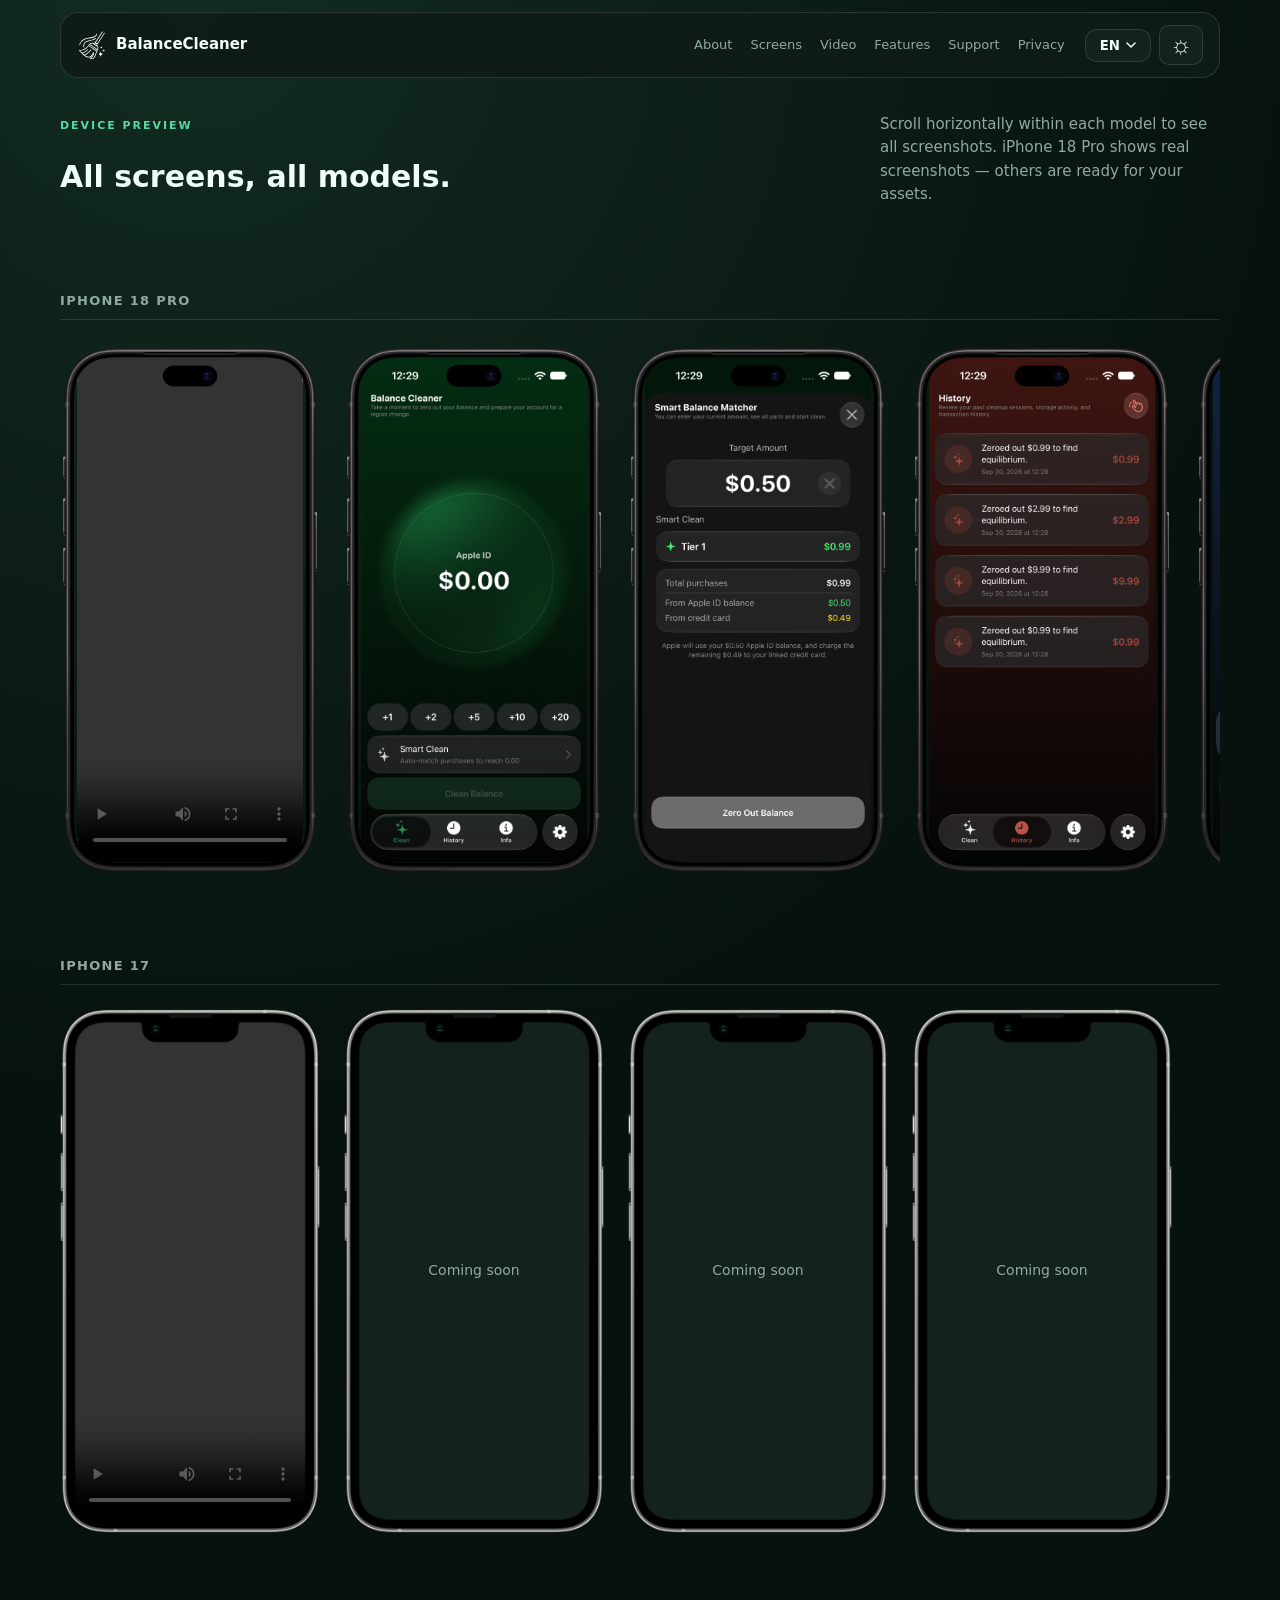
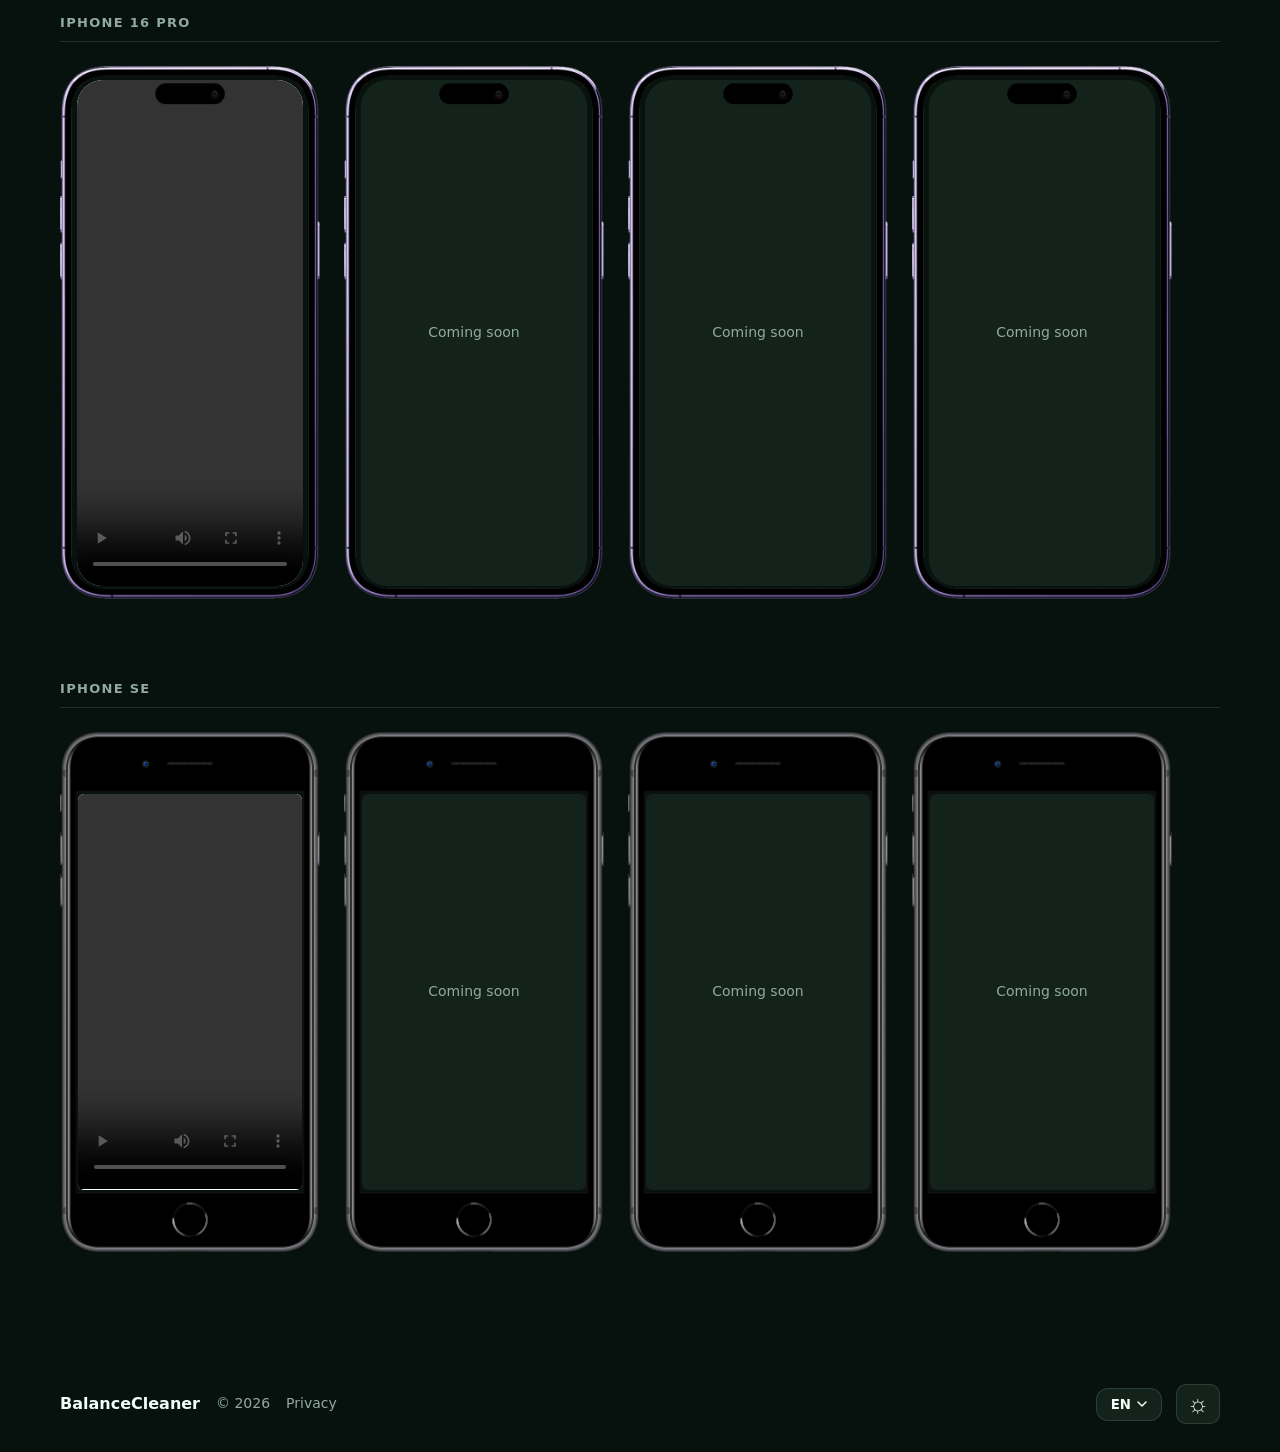
==== device-preview.html @ ed5eb732 "Add comprehensive responsive design: mobile hamburger menu, breakpoints for 1024/850/768/560/375px, " ====
<!doctype html>
<html lang="en">
<head>
  <meta charset="utf-8">
  <meta name="viewport" content="width=device-width, initial-scale=1">
  <meta name="theme-color" content="#07110d">
  <title>Device Preview — BalanceCleaner</title>
  <link rel="stylesheet" href="assets/site.css">
  <link rel="stylesheet" href="assets/theme-fixes.css">
  <link rel="stylesheet" href="assets/responsive.css">
  <style>
    .device-grid {
      display: flex;
      flex-direction: column;
      gap: 60px;
      padding: 40px 0 80px;
    }
    .device-group { display: flex; flex-direction: column; gap: 24px; }
    .device-group-title {
      font-size: 13px;
      font-weight: 700;
      color: var(--muted);
      text-transform: uppercase;
      letter-spacing: 0.1em;
      border-bottom: 1px solid var(--line);
      padding-bottom: 8px;
    }
    .device-screen-scroll {
      display: flex;
      gap: 24px;
      overflow-x: auto;
      scroll-snap-type: x mandatory;
      padding: 0 40px 20px 40px; /* Padding so cards aren't flush against edge */
      scrollbar-width: none; /* Firefox */
      -ms-overflow-style: none; /* IE/Edge */
    }
    .device-screen-scroll::-webkit-scrollbar {
      display: none;
    }
    .device-screen-scroll::before, .device-screen-scroll::after {
      content: '';
      flex: 0 0 1px; /* Extra space to ensure full scroll reach */
    }

    .device-screen-scroll::-webkit-scrollbar { height: 4px; }
    .device-screen-scroll::-webkit-scrollbar-track { background: var(--surface2); border-radius: 2px; }
    .device-screen-scroll::-webkit-scrollbar-thumb { background: var(--muted); border-radius: 2px; }
    .device-card {
      position: relative;
      flex-shrink: 0;
      scroll-snap-align: start;
      width: 260px;
    }
    .device-card .frame { width: 100%; display: block; position: relative; z-index: 2; pointer-events: none; }
    .device-card .screen {
      position: absolute;
      z-index: 1;
      object-fit: cover;
      background: #fff;
    }
    .device-card .screen-placeholder {
      position: absolute;
      z-index: 1;
      background: var(--surface2);
      display: flex;
      align-items: center;
      justify-content: center;
      color: var(--muted);
      font-size: 14px;
      text-align: center;
    }
    /* iPhone 18 Pro positioning */
    .frame-18pro .screen,
    .frame-18pro .screen-placeholder { top: 2.5%; left: 6.5%; width: 87%; height: 95%; border-radius: 26px; }
    /* iPhone 17 */
    .frame-17 .screen,
    .frame-17 .screen-placeholder { top: 2%; left: 5%; width: 90%; height: 96%; border-radius: 26px; }
    /* iPhone 16 Pro */
    .frame-16pro .screen,
    .frame-16pro .screen-placeholder { top: 2.5%; left: 6.5%; width: 87%; height: 95%; border-radius: 26px; }
    /* iPhone SE */
    .frame-se .screen,
    .frame-se .screen-placeholder { top: 12%; left: 7%; width: 86%; height: 76%; border-radius: 6px; }

    .placeholder-label {
      padding: 8px;
      line-height: 1.4;
      font-size: 10px;
    }
  </style>
</head>
<body>

  <header class="wrap nav">
    <a class="brand" href="index.html">
      <img class="brand-icon" src="assets/icons/x1024.svg" alt="BalanceCleaner icon">
      <span>BalanceCleaner</span>
    </a>
    <nav class="links">
      <a href="index.html#story" data-i18n="about">About</a>
      <a href="index.html#screens" data-i18n="screens">Screens</a>
      <a href="index.html#video" data-i18n="video">Video</a>
      <a href="index.html#features" data-i18n="features">Features</a>
      <a href="support.html" data-i18n="support">Support</a>
      <a href="privacy.html" data-i18n="privacy">Privacy</a>
    </nav>
    <button class="hamburger" aria-label="Open menu" onclick="document.getElementById('mobileNav').classList.add('open')">
      <svg width="24" height="24" viewBox="0 0 24 24" fill="none" stroke="currentColor" stroke-width="2" stroke-linecap="round"><line x1="3" y1="6" x2="21" y2="6"/><line x1="3" y1="12" x2="21" y2="12"/><line x1="3" y1="18" x2="21" y2="18"/></svg>
    </button>
    <div class="actions">
      <div class="custom-lang">
        <button class="lang-btn" aria-label="Select language">
          <span class="lang-label">EN</span>
          <svg width="10" height="6" viewBox="0 0 10 6" fill="none" stroke="currentColor" stroke-width="1.5" stroke-linecap="round" stroke-linejoin="round"><path d="M1 1L5 5L9 1"/></svg>
        </button>
        <div class="lang-menu lang-menu-down">
          <button data-val="en">🇬🇧 EN</button>
          <button data-val="ru">🇷🇺 RU</button>
          <button data-val="fr">🇫🇷 FR</button>
          <button data-val="de">🇩🇪 DE</button>
          <button data-val="es">🇪🇸 ES</button>
          <button data-val="it">🇮🇹 IT</button>
        </div>
      </div>
      <button class="theme" type="button" aria-label="Toggle theme">
        <span class="theme-icon">☼</span>
      </button>
    </div>
  </header>

  <main class="wrap" style="padding-top: 20px;">
    <div class="heading">
      <div>
        <div class="eyebrow">Device Preview</div>
        <h1>All screens, all models.</h1>
      </div>
      <p>Scroll horizontally within each model to see all screenshots. iPhone 18 Pro shows real screenshots — others are ready for your assets.</p>
    </div>

    <div class="device-grid">

      <!-- ===== iPhone 18 Pro ===== -->
      <div class="device-group">
        <div class="device-group-title">iPhone 18 Pro</div>
        <div class="device-screen-scroll">
          <div class="device-card frame-18pro">
            <img class="frame" src="assets/mockups/iPhone 18 Pro.png" alt="iPhone 18 Pro">
            <video preload="metadata" class="screen" controls style="background:#fff;">
              <source src="#" type="video/mp4">
            </video>
          </div>
          <div class="device-card frame-18pro">
            <img class="frame" src="assets/mockups/iPhone 18 Pro.png" alt="iPhone 18 Pro">
            <img class="screen" src="assets/screenshots/Screenshot iPhone 18 Pro 1.png" alt="Screen 1">
          </div>
          <div class="device-card frame-18pro">
            <img class="frame" src="assets/mockups/iPhone 18 Pro.png" alt="iPhone 18 Pro">
            <img class="screen" src="assets/screenshots/Screenshot iPhone 18 Pro 2.png" alt="Screen 2">
          </div>
          <div class="device-card frame-18pro">
            <img class="frame" src="assets/mockups/iPhone 18 Pro.png" alt="iPhone 18 Pro">
            <img class="screen" src="assets/screenshots/Screenshot iPhone 18 Pro 3.png" alt="Screen 3">
          </div>
          <div class="device-card frame-18pro">
            <img class="frame" src="assets/mockups/iPhone 18 Pro.png" alt="iPhone 18 Pro">
            <img class="screen" src="assets/screenshots/Screenshot iPhone 18 Pro 4.png" alt="Screen 4">
          </div>
          <div class="device-card frame-18pro">
            <img class="frame" src="assets/mockups/iPhone 18 Pro.png" alt="iPhone 18 Pro">
            <img class="screen" src="assets/screenshots/Screenshot iPhone 18 Pro 5.png" alt="Screen 5">
          </div>
          <div class="device-card frame-18pro">
            <img class="frame" src="assets/mockups/iPhone 18 Pro.png" alt="iPhone 18 Pro">
            <img class="screen" src="assets/screenshots/Screenshot iPhone 18 Pro 6.png" alt="Screen 6">
          </div>
        </div>
      </div>

      <!-- ===== iPhone 17 ===== -->
      <div class="device-group">
        <div class="device-group-title">iPhone 17</div>
        <div class="device-screen-scroll">
          <div class="device-card frame-17">
            <img class="frame" src="assets/mockups/iPhone 17.png" alt="iPhone 17">
            <video preload="metadata" class="screen" controls style="background:#fff;">
              <source src="#" type="video/mp4">
            </video>
          </div>
          <div class="device-card frame-17">
            <img class="frame" src="assets/mockups/iPhone 17.png" alt="iPhone 17">
            <div class="screen-placeholder placeholder-label">Coming soon</div>
          </div>
          <div class="device-card frame-17">
            <img class="frame" src="assets/mockups/iPhone 17.png" alt="iPhone 17">
            <div class="screen-placeholder placeholder-label">Coming soon</div>
          </div>
          <div class="device-card frame-17">
            <img class="frame" src="assets/mockups/iPhone 17.png" alt="iPhone 17">
            <div class="screen-placeholder placeholder-label">Coming soon</div>
          </div>
        </div>
      </div>

      <!-- ===== iPhone 16 Pro ===== -->
      <div class="device-group">
        <div class="device-group-title">iPhone 16 Pro</div>
        <div class="device-screen-scroll">
          <div class="device-card frame-16pro">
            <img class="frame" src="assets/mockups/iPhone 16 pro.png" alt="iPhone 16 Pro">
            <video preload="metadata" class="screen" controls style="background:#fff;">
              <source src="#" type="video/mp4">
            </video>
          </div>
          <div class="device-card frame-16pro">
            <img class="frame" src="assets/mockups/iPhone 16 pro.png" alt="iPhone 16 Pro">
            <div class="screen-placeholder placeholder-label">Coming soon</div>
          </div>
          <div class="device-card frame-16pro">
            <img class="frame" src="assets/mockups/iPhone 16 pro.png" alt="iPhone 16 Pro">
            <div class="screen-placeholder placeholder-label">Coming soon</div>
          </div>
          <div class="device-card frame-16pro">
            <img class="frame" src="assets/mockups/iPhone 16 pro.png" alt="iPhone 16 Pro">
            <div class="screen-placeholder placeholder-label">Coming soon</div>
          </div>
        </div>
      </div>

      <!-- ===== iPhone SE ===== -->
      <div class="device-group">
        <div class="device-group-title">iPhone SE</div>
        <div class="device-screen-scroll">
          <div class="device-card frame-se">
            <img class="frame" src="assets/mockups/iPhone SE.png" alt="iPhone SE">
            <video preload="metadata" class="screen" controls style="background:#fff;">
              <source src="#" type="video/mp4">
            </video>
          </div>
          <div class="device-card frame-se">
            <img class="frame" src="assets/mockups/iPhone SE.png" alt="iPhone SE">
            <div class="screen-placeholder placeholder-label">Coming soon</div>
          </div>
          <div class="device-card frame-se">
            <img class="frame" src="assets/mockups/iPhone SE.png" alt="iPhone SE">
            <div class="screen-placeholder placeholder-label">Coming soon</div>
          </div>
          <div class="device-card frame-se">
            <img class="frame" src="assets/mockups/iPhone SE.png" alt="iPhone SE">
            <div class="screen-placeholder placeholder-label">Coming soon</div>
          </div>
        </div>
      </div>

    </div>
  </main>

  <footer class="site-footer">
    <div class="wrap footer-inner">
      <div class="footer-left">
        <strong>BalanceCleaner</strong>
        <span>© 2026</span>
        <a href="privacy.html" data-i18n="privacy">Privacy</a>
      </div>
      <div class="footer-right">
        <div class="custom-lang">
          <button class="lang-btn" aria-label="Select language">
            <span class="lang-label">EN</span>
            <svg width="10" height="6" viewBox="0 0 10 6" fill="none" stroke="currentColor" stroke-width="1.5" stroke-linecap="round" stroke-linejoin="round"><path d="M1 1L5 5L9 1"/></svg>
          </button>
          <div class="lang-menu lang-menu-up">
            <button data-val="en">🇬🇧 EN</button>
            <button data-val="ru">🇷🇺 RU</button>
            <button data-val="fr">🇫🇷 FR</button>
            <button data-val="de">🇩🇪 DE</button>
            <button data-val="es">🇪🇸 ES</button>
            <button data-val="it">🇮🇹 IT</button>
          </div>
        </div>
        <button class="theme" type="button" aria-label="Toggle theme">
          <span class="theme-icon">☼</span>
        </button>
      </div>
    </div>
  </footer>

  <script src="assets/main.js"></script>
</body>
</html>
---- assets/site.css ----
/* =========================================================================
   1. ГЛОБАЛЬНЫЕ ПЕРЕМЕННЫЕ И ТЕМАТИЗАЦИЯ (THEMING & CSS VARIABLES)
   ========================================================================== */
:root {
  color-scheme: dark;

  /* Основная цветовая палитра для тёмной темы */
  --bg: #07110d;
  --surface: #101b17ee;
  --surface2: #13231c;
  --text: #effff7;
  --muted: #91aaa0;
  --line: #d5f7e522;
  --green: #57d99f;
  --deep: #1d8060;
  --soft: #baf5d5;

  font-family: Inter, system-ui, sans-serif;
}

/* Светлая тема оформления */
:root.light {
  color-scheme: light;

  --bg: #edf8f1;
  --surface: #fff;
  --surface2: #e6f3eb;
  --text: #10251c;
  --muted: #587266;
  --line: #1763442b;
  --green: #16885d;
  --deep: #0c6043;
  --soft: #0b6b49;
}

/* =========================================================================
   2. СБРОС И БАЗОВЫЕ СТИЛИ (RESET & BASE STYLES)
   ========================================================================== */
* {
  box-sizing: border-box;
}

html {
  scroll-behavior: smooth;
}

body {
  margin: 0;
  display: flex;
  flex-direction: column;
  min-height: 100vh;
  background: radial-gradient(circle at 15% 0, #57d99f22, transparent 35%), var(--bg);
  color: var(--text);
  font: 15px/1.55 Inter, system-ui, sans-serif;
  transition: background 0.6s ease, background-color 0.6s ease, color 0.6s ease, border-color 0.6s ease;
}

a {
  color: inherit;
  text-decoration: none;
}

/* Ограничительный контейнер страницы */
.wrap {
  width: min(1160px, calc(100% - 32px));
  margin: auto;
}

/* =========================================================================
   3. ШАПКА И НАВИГАЦИЯ (HEADER & NAVIGATION)
   ========================================================================== */
.nav {
  position: sticky;
  top: 12px;
  z-index: 10;
  margin-top: 12px;
  display: flex;
  align-items: center;
  gap: 20px;
  padding: 12px 16px;
  border: 1px solid var(--line);
  border-radius: 18px;
  background: var(--surface);
  backdrop-filter: blur(18px);
}

.brand {
  font-weight: 800;
  white-space: nowrap;
}

/* Иконка-маркер возле логотипа */
.mark {
  display: inline-grid;
  place-items: center;
  width: 29px;
  height: 29px;
  margin-right: 8px;
  border-radius: 9px;
  background: linear-gradient(135deg, var(--green), var(--deep));
  color: #06150e;
}

.links {
  display: flex;
  gap: 18px;
  margin-left: auto;
  color: var(--muted);
  font-size: 13px;
}

.links a:hover {
  color: var(--text);
}

.actions {
  display: flex;
  align-items: center;
  gap: 8px;
}

.select,
.theme {
  height: 40px;
  border: 1px solid var(--line);
  border-radius: 10px;
  background: var(--surface2);
  color: var(--text);
}

.select {
  padding: 0 8px;
}

.theme {
  width: 44px;
  font-size: 24px;
  cursor: pointer;
}

/* =========================================================================
   4. КНОПКИ И ДЕКОРАТИВНЫЕ ЭЛЕМЕНТЫ (BUTTONS & BADGES)
   ========================================================================== */
.button {
  display: inline-flex;
  align-items: center;
  justify-content: center;
  padding: 11px 16px;
  border-radius: 11px;
  border: 1px solid #57d99f66;
  background: linear-gradient(135deg, var(--green), var(--deep));
  color: #06150e;
  font-size: 13px;
  font-weight: 800;
}

.ghost {
  background: transparent;
  border-color: var(--line);
  color: var(--text);
}

/* Маленький верхний заголовок-надпись над заголовками */
.eyebrow {
  color: var(--green);
  font-size: 11px;
  font-weight: 800;
  letter-spacing: .18em;
  text-transform: uppercase;
}

/* =========================================================================
   5. ГЛАВНЫЙ БАННЕР (HERO SECTION)
   ========================================================================== */
.hero {
  padding: 130px 0 110px;
  text-align: center;
}

.hero h1 {
  max-width: 900px;
  margin: 18px auto;
  font-size: clamp(3.4rem, 8vw, 7.5rem);
  line-height: .9;
  letter-spacing: -.08em;
  background: linear-gradient(110deg, var(--text), var(--soft), var(--green));
  -webkit-background-clip: text;
  background-clip: text;
  color: transparent;
}

.hero p {
  max-width: 590px;
  margin: auto;
  color: var(--muted);
  font-size: 18px;
}

.hero-actions {
  display: flex;
  justify-content: center;
  gap: 10px;
  flex-wrap: wrap;
  margin-top: 28px;
}

/* =========================================================================
   6. ОБЩИЕ СЕКЦИИ И ЗАГОЛОВКИ (SECTIONS & HEADINGS)
   ========================================================================== */
.section {
  display: flex;
  flex-direction: column;
  justify-content: center;
  padding: 50px 0;
  scroll-margin-top: 80px;
  position: relative;
}
.section:not(:last-child)::after {
  content: '';
  position: absolute;
  bottom: 0;
  left: 50%;
  transform: translateX(-50%);
  width: 60px;
  height: 4px;
  background: var(--surface2);
  border-radius: 4px;
}

.heading {
  display: flex;
  justify-content: space-between;
  align-items: end;
  gap: 20px;
  margin-bottom: 30px;
}

.heading h2 {
  margin: 8px 0;
  font-size: clamp(2.2rem, 5vw, 4.5rem);
  line-height: .95;
  letter-spacing: -.07em;
}

.heading p {
  max-width: 340px;
  color: var(--muted);
}

/* =========================================================================
   7. КАРТОЧКИ, ПАНЕЛИ И СТАТИСТИКА (PANELS, CARDS & STATS)
   ========================================================================== */
.panel,
.card,
.contact,
.app-store-cta {
  border: 1px solid var(--line);
  border-radius: 20px;
  background: var(--surface);
  box-shadow: 0 20px 60px #0002;
}

.story {
  display: grid;
  grid-template-columns: 1.1fr .9fr;
  gap: 18px;
}

.panel {
  padding: 30px;
}

.panel p {
  color: var(--muted);
  font-size: 17px;
}

/* Блок цифровых показателей/шагов */
.stats {
  display: grid;
  grid-template-columns: repeat(3, 1fr);
  gap: 10px;
  margin-top: 28px;
}

.stat {
  padding: 18px;
  border-radius: 14px;
  background: var(--surface2);
}

.stat b {
  display: block;
  font-size: 24px;
  color: var(--green);
}

.stat span {
  color: var(--muted);
  font-size: 12px;
}

/* Сетка карточек скриншотов */
.grid {
  display: grid;
  grid-template-columns: repeat(3, 1fr);
  gap: 16px;
}

.card {
  padding: 14px;
  transition: .25s;
}

.card:hover {
  transform: translateY(-5px);
  border-color: #57d99f66;
}

.card img {
  aspect-ratio: 9/16;
  object-fit: contain; background: transparent;
  display: block;
  width: 100%;
  height: 255px;
  object-fit: contain;
  background: #09130e;
  border-radius: 13px;
  margin-bottom: 12px;
}

.card h3,
.card p {
  margin: 6px;
}

.card p {
  color: var(--muted);
  font-size: 13px;
}

/* =========================================================================
   8. ДЕМО-ВИДЕО И ФИЧИ (VIDEO & FEATURES)
   ========================================================================== */
.video {
  max-width: 400px;
  margin: 0 auto;
  aspect-ratio: 9/16;
  padding: 14px;
  border: 1px solid var(--line);
  border-radius: 22px;
  background: var(--surface);
  box-shadow: 0 20px 60px #0002;
}

.video video {
  aspect-ratio: 9/16;
  object-fit: contain; background: transparent;
  display: block;
  width: 100%;
  max-height: 620px;
  border-radius: 14px;
  background: #000;
}

.video figcaption {
  padding: 12px 3px 0;
  color: var(--muted);
  font-size: 13px;
}

/* Сетка преимуществ */
.features {
  display: grid;
  grid-template-columns: repeat(4, 1fr);
  gap: 12px;
}

.feature {
  padding: 22px;
  border: 1px solid var(--line);
  border-radius: 16px;
  background: var(--surface);
}

.feature span {
  display: block;
  margin-top: 8px;
  color: var(--muted);
  font-size: 13px;
}

/* =========================================================================
   9. БЛОКИ APP STORE И КОНТАКТОВ (CTA & CONTACT)
   ========================================================================== */
.contact {
  display: flex;
  justify-content: space-between;
  align-items: center;
  gap: 20px;
  margin: 80px auto;
  padding: 34px;
}

.contact p {
  color: var(--muted);
}

.app-store-cta {
  max-width: 1160px;
  margin: 0 auto 0;
  padding: 36px 40px 34px;
  background: linear-gradient(180deg, rgba(7, 17, 18, .94), rgba(7, 17, 18, .96));
  border-color: rgba(255, 255, 255, .16);
}

.cta-copy {
  margin: 0 0 26px;
  color: var(--text);
  font-size: clamp(1.4rem, 3vw, 2.7rem);
  letter-spacing: -.06em;
  font-weight: 700;
}

.app-store-button {
  display: flex;
  align-items: center;
  justify-content: flex-start;
  gap: 22px;
  width: min(100%, 320px);
  padding: 12px 16px;
  border: 1px solid rgba(255, 255, 255, .46);
  border-radius: 28px;
  background: #020d0b;
  color: #fff;
  box-shadow: 0 0 0 1px rgba(255, 255, 255, .08), 0 15px 30px rgba(0, 0, 0, .22);
}

.app-store-button:hover {
  transform: translateY(-1px);
  filter: brightness(1.04);
}

.apple-icon {
  display: grid;
  place-items: center;
  width: 48px; height: 48px; border-radius: 12px; background: #f6f8f8; color: #0c0d0f; font-size: 32px;
  line-height: 1;
  font-weight: 700;
}

.button-text {
  display: flex;
  flex-direction: column;
  align-items: flex-start;
  line-height: 1;
}

.button-text small {
  font-size: 14px;
  font-weight: 500;
  letter-spacing: -.04em;
  opacity: .9;
}

.button-text strong {
  font-size: clamp(2.4rem, 4vw, 5rem);
  font-weight: 800;
  letter-spacing: -.07em;
  line-height: .95;
}

.cta-meta {
  margin-top: 18px;
  color: var(--muted);
  font-size: clamp(1.1rem, 2.2vw, 2rem);
  letter-spacing: -.04em;
}

/* =========================================================================
   10. ПОДВАЛ (FOOTER)
   ========================================================================== */
footer {
  padding: 28px 0 42px;
  color: var(--muted);
  font-size: 13px;
}

.foot {
  display: flex;
  justify-content: space-between;
  gap: 15px;
  padding: 17px 20px;
  border: 1px solid var(--line);
  border-radius: 16px;
  background: var(--surface);
}

footer a:hover {
  color: var(--text);
}

/* =========================================================================
   11. АДАПТИВНОСТЬ / МЕДИА-ЗАПРОСЫ (MEDIA QUERIES)
   ========================================================================== */
@media(max-width: 850px) {
  .links {
    display: none;
  }
  .story,
  .grid {
    grid-template-columns: 1fr 1fr;
  }
  .features {
    grid-template-columns: 1fr 1fr;
  }
}

@media(max-width: 560px) {
  .story,
  .grid,
  .features {
    grid-template-columns: 1fr;
  }
  .hero {
    padding: 100px 0 80px;
  }
  .heading,
  .contact,
  .foot {
    display: block;
  }
  .contact .button {
    margin-top: 16px;
  }
  .app-store-button {
    padding: 12px 16px;
    gap: 16px;
  }
  .apple-icon {
    width: 40px;
    height: 40px;
    border-radius: 16px;
    font-size: 26px;
  }
  .button-text small {
    font-size: 16px;
  }
  .button-text strong {
    font-size: 1.6rem;
  }
  .cta-copy {
    font-size: 1.8rem;
  }
  .cta-meta {
    font-size: 1.15rem;
  }
}

/* =========================================================================
   CAROUSEL / COVERFLOW STYLES
   ========================================================================== */
.coverflow-wrapper {
	width: 100%;
	position: relative;
	padding: 20px 0 60px;
    overflow: hidden;
}

.coverflow-container {
	width: 100%;
	height: clamp(300px, 50vh, 550px);
	position: relative;
	transform-style: preserve-3d;
	margin: 0 auto;
	perspective: 1200px;
}

.coverflow-item {
	position: absolute;
	width: clamp(180px, 30vh, 320px);
	height: clamp(280px, 46vh, 480px);
	left: 50%;
	top: 50%;
	transform-origin: center center;
	transition: transform 0.6s cubic-bezier(0.23, 1, 0.32, 1), opacity 0.6s, z-index 0s;
	border-radius: 20px;
	overflow: hidden;
	box-shadow: 0 15px 35px rgba(0, 0, 0, 0.3);
}

.coverflow-item img {
    width: 100%;
    height: 100%;
    object-fit: cover;
    border-radius: 20px;
    background: #fff;
}

.coverflow-controls {
    display: flex;
    justify-content: center;
    gap: 20px;
    margin-top: 20px;
}

.control-btn {
    background: var(--surface2);
    border: 1px solid var(--line);
    color: var(--text);
    width: 44px;
    height: 44px;
    border-radius: 50%;
    cursor: pointer;
    font-size: 18px;
    display: grid;
    place-items: center;
    transition: all 0.3s;
}

.control-btn:hover {
    background: var(--green);
    color: #000;
}

/* Scroll Reveal */
.reveal {
    opacity: 0;
    transform: translateY(30px);
    transition: opacity 0.8s ease, transform 0.8s ease;
}
.reveal.active {
    opacity: 1;
    transform: translateY(0);
}

/* =========================================================================
   CUSTOM LANGUAGE SWITCHER
   ========================================================================== */
.custom-lang {
  position: relative;
  display: inline-block;
}
.lang-btn {
  display: flex;
  align-items: center;
  gap: 6px;
  background: var(--surface2);
  border: 1px solid var(--line);
  color: var(--text);
  padding: 8px 14px;
  border-radius: 12px;
  cursor: pointer;
  font-family: inherit;
  font-weight: 600;
  transition: background 0.3s;
}
.lang-btn:hover {
  background: var(--surface);
}
.lang-menu {
  position: absolute;
  top: auto;
  bottom: 100%;
  right: 0;
  margin-bottom: 6px;
  background: var(--surface);
  border: 1px solid var(--line);
  border-radius: 12px;
  box-shadow: 0 10px 25px rgba(0,0,0,0.2);
  display: flex;
  flex-direction: column;
  min-width: 80px;
  opacity: 0;
  pointer-events: none;
  transform: translateY(10px);
  transition: all 0.2s ease;
  z-index: 100;
}
.lang-menu.show {
  opacity: 1;
  pointer-events: auto;
  transform: translateY(0);
}
.lang-menu button {
  background: transparent;
  border: none;
  color: var(--text);
  padding: 10px 16px;
  text-align: left;
  cursor: pointer;
  font-family: inherit;
  transition: background 0.2s;
}
.lang-menu button:hover {
  background: var(--surface2);
}
.lang-menu button:first-child { border-radius: 12px 12px 0 0; }
.lang-menu button:last-child { border-radius: 0 0 12px 12px; }

/* =========================================================================
   CAROUSEL INDICATORS
   ========================================================================== */
.indicators {
  display: flex;
  justify-content: center;
  gap: 8px;
  margin-top: 20px;
}
.indicator {
  width: 8px;
  height: 8px;
  border-radius: 50%;
  background: var(--line);
  cursor: pointer;
  transition: all 0.3s;
}
.indicator.active {
  background: var(--text);
  transform: scale(1.3);
}

/* FAQ Section */
.faq-item {
  background: var(--surface2);
  border: 1px solid var(--line);
  border-radius: 12px;
  overflow: hidden;
  transition: all 0.3s;
}
.faq-item summary {
  padding: 18px 24px;
  font-size: 16px;
  font-weight: 600;
  cursor: pointer;
  list-style: none;
  outline: none;
  color: var(--text);
  display: flex;
  justify-content: space-between;
  align-items: center;
}
.faq-item summary::-webkit-details-marker {
  display: none;
}
.faq-item summary::after {
  content: '+';
  font-size: 20px;
  color: var(--muted);
  transition: transform 0.3s;
}
.faq-item[open] summary::after {
  transform: rotate(45deg);
}
.faq-content {
  padding: 0 24px 24px;
  color: var(--muted);
  line-height: 1.6;
}

/* =========================================================================
   SUB-HEADER BANNER
   ========================================================================== */
.sub-header-banner {
  width: 100%;
  max-width: min(1160px, calc(100% - 32px));
  display: flex;
  justify-content: space-between;
  align-items: center;
  padding: 12px 20px;
  background: var(--surface2);
  border: 1px solid var(--line);
  border-radius: 14px;
  margin: 20px auto 0;
  transition: background 0.6s ease, border-color 0.6s ease;
}
.sub-header-left {
  display: flex;
  align-items: center;
  gap: 10px;
  color: var(--muted);
  font-size: 14px;
}

/* =========================================================================
   FOOTER REDESIGN
   ========================================================================== */
.site-footer {
  padding: 32px 0 28px;
  transition: border-color 0.6s ease;
}
.footer-inner {
  display: flex;
  justify-content: space-between;
  align-items: center;
  flex-wrap: wrap;
  gap: 20px;
}
.footer-left, .footer-right {
  display: flex;
  align-items: center;
  gap: 20px;
}
.footer-right .custom-lang, .footer-right .theme, .footer-right .social-icon {
  display: flex;
  align-items: center;
  justify-content: center;
}

.footer-left {
  display: flex;
  align-items: center;
  gap: 16px;
  color: var(--muted);
  font-size: 14px;
}
.footer-left strong { font-size: 16px; color: var(--text); }
.footer-left a { color: var(--muted); text-decoration: none; }
.footer-right {
  display: flex;
  align-items: center;
  gap: 14px;
}
.social-icon { color: var(--muted); transition: color 0.2s; }
.social-icon:hover { color: var(--green); }

/* Language menu: opens up */
.lang-menu-up {
  top: auto !important;
  bottom: 100% !important;
  margin-top: 0 !important;
  margin-bottom: 6px;
  transform: translateY(10px) !important;
}
.lang-menu-up.show {
  transform: translateY(0) !important;
}

/* Language menu: opens down */
.lang-menu-down {
  top: 100% !important;
  bottom: auto !important;
  margin-top: 6px;
  transform: translateY(-10px) !important;
}
.lang-menu-down.show {
  transform: translateY(0) !important;
}

/* =========================================================================
   VIDEO GRID (4 MOCKUPS)
   ========================================================================== */

.video-mockup {
  display: flex;
  flex-direction: column;
  align-items: center;
  gap: 8px;
}
.mockup-label {
  font-size: 13px;
  font-weight: 600;
  color: var(--muted);
  margin: 0;
  text-align: center;
}
.mockup-wrap {
  position: relative;
  width: 280px;
  max-width: 100%;
}
.mockup-frame {
  width: 100%;
  position: relative;
  z-index: 10;
  pointer-events: none;
  display: block;
}
.mockup-video {
  position: absolute;
  top: var(--vid-top);
  left: var(--vid-left);
  width: var(--vid-w);
  height: var(--vid-h);
  z-index: 1;
  border-radius: var(--vid-radius);
  object-fit: contain; background: transparent;
  background: #000;
}

/* =========================================================================
   APPLE BANNER PLACEHOLDER
   ========================================================================== */
.apple-banner-placeholder {
  margin: 40px auto;
}
.banner-inner {
  text-align: center;
  border: 2px dashed var(--line);
  border-radius: 20px;
  padding: 50px 20px;
  color: var(--muted);
}
.banner-inner h3 { margin-bottom: 8px; color: var(--text); }
.banner-inner a { color: var(--green); }

/* =========================================================================
   THEME: All elements transition smoothly
   ========================================================================== */
*, *::before, *::after {
  transition-property: background-color, border-color, color, opacity;
  transition-duration: 0.6s;
  transition-timing-function: ease;
}
/* But don't affect transforms/sizes for animations */
.coverflow-item, .reveal, .lang-menu, .social-icon {
  transition-property: transform, opacity, background-color, border-color, color;
}


/* FAQ Redesign */
.faq-list {
  display: flex;
  flex-direction: column;
  gap: 16px;
  max-width: 100%;
  margin: 0 auto;
}
.faq-item {
  background: var(--surface2);
  border: 1px solid var(--line);
  border-radius: 12px;
  padding: 14px 18px;
  transition: all 0.3s ease;
}
.faq-item summary {
  font-size: 15px;
  font-weight: 500;
  cursor: pointer;
  list-style: none;
  outline: none;
  position: relative;
}
.faq-item summary::-webkit-details-marker {
  display: none;
}
.faq-content {
  margin-top: 16px;
  color: var(--muted);
  line-height: 1.6;
}
.faq-item[open] {
  border-color: var(--green);
}


.links a.active {
  color: var(--green) !important;
  font-weight: 600;
}



/* Policy visibility */
.policy-content {
  display: none;
}
.policy-content.active {
  display: block;
}

.lang-tabs-wrapper {
  width: 100%;
  margin-bottom: 24px;
}
.lang-tabs {
  display: flex;
  justify-content: space-between;
  width: 100%;
  gap: 8px;
}
.lang-tab {
  flex: 1;
  text-align: center;
  padding: 12px 0;
  background: var(--surface2);
  border: 1px solid var(--line);
  color: var(--muted);
  border-radius: 8px;
  cursor: pointer;
  transition: all 0.2s ease;
  font-size: 14px;
}
.lang-tab:hover, .lang-tab.active {
  background: var(--text);
  color: var(--bg);
  border-color: var(--text);
}
@media (max-width: 768px) {
  .lang-tabs {
    flex-wrap: wrap;
  }
  .lang-tab {
    flex: 1 1 30%;
  }
}

.policy-card {
  max-width: 100%;
  margin: 0 auto;
  background: var(--surface2);
  padding: 40px;
  border-radius: 16px;
  border: 1px solid var(--line);
}

/* Privacy Highlights Grid */
.highlights-grid {
  display: grid;
  grid-template-columns: repeat(auto-fit, minmax(240px, 1fr));
  gap: 20px;
  margin-bottom: 40px;
}
.highlight-card {
  background: var(--surface2);
  border: 1px solid var(--line);
  padding: 24px;
  border-radius: 16px;
  text-align: left;
}
.highlight-card .icon {
  font-size: 24px;
  margin-bottom: 12px;
  display: block;
}
.highlight-card h3 {
  font-size: 16px;
  margin-bottom: 8px;
  color: var(--text);
}
.highlight-card p {
  font-size: 14px;
  color: var(--muted);
  line-height: 1.5;
}

/* Privacy Lang Tabs (Pills) */
.lang-tabs {
  display: flex;
  flex-wrap: wrap;
  justify-content: center;
  gap: 12px;
  border-bottom: none;
  padding-bottom: 0;
}
.lang-tab {
  flex: 0 1 auto;
  padding: 10px 20px;
  border-radius: 100px; /* Pill shape */
  font-weight: 500;
}

main {
  flex: 1;
}


/* Full-screen sections */
html {
  
}
main > section {
  
  
  display: flex;
  flex-direction: column;
  justify-content: center;
  scroll-padding-top: 80px; /* Offset for header */
}
/* Ensure the hero looks balanced with header above it */
.hero {
   
}


.video-grid {
  display: flex !important;
  flex-direction: row !important;
  flex-wrap: nowrap !important;
  overflow-x: auto;
  gap: 20px !important;
  padding-bottom: 20px;
  scrollbar-width: none; /* Firefox */
  -ms-overflow-style: none; /* IE */
}
.video-grid::-webkit-scrollbar {
  display: none;
}
.video-grid .video-mockup {
  flex: 0 0 auto;
  width: 280px;
}
.video-mockup .mockup-wrap {
  width: 100% !important;
  margin: 0 auto;
}

/* =========================================================================
   TIER CARDS
   ========================================================================= */
.tier-grid {
  display: grid;
  grid-template-columns: repeat(6, 1fr);
  gap: 12px;
  margin: 40px 0 32px;
}
@media (max-width: 900px) { .tier-grid { grid-template-columns: repeat(2, 1fr); } }
@media (max-width: 600px) { .tier-grid { grid-template-columns: 1fr; } }

.tier-card {
  background: var(--surface2);
  border: 1px solid var(--line);
  border-radius: 16px;
  overflow: hidden;
  transition: transform 0.2s, box-shadow 0.2s;
}
.tier-card:hover {
  transform: translateY(-4px);
  box-shadow: 0 12px 40px #0003;
}
.tier-img {
  width: 100%;
  aspect-ratio: 1 / 1;
  object-fit: contain;
  background: var(--bg);
  padding: 8px;
}
.tier-info {
  padding: 12px;
}
.tier-name {
  display: block;
  font-size: 11px;
  font-weight: 700;
  letter-spacing: .05em;
  text-transform: uppercase;
  color: var(--green);
  margin-bottom: 4px;
}
.tier-price {
  display: block;
  font-size: 14px;
  font-weight: 700;
  color: var(--text);
  margin-bottom: 6px;
}
.tier-desc {
  font-size: 12px;
  color: var(--muted);
  line-height: 1.4;
  margin: 0;
}
.tier-note {
  background: var(--surface2);
  border: 1px solid var(--line);
  border-radius: 12px;
  padding: 16px 20px;
  font-size: 14px;
  color: var(--muted);
  line-height: 1.6;
  text-align: center;
}

/* Hero App Store Badge */
.hero-store-badge {
  margin-top: 32px;
}
.store-badge-link img {
  opacity: 0.9;
  transition: opacity 0.2s;
}
.store-badge-link:hover img {
  opacity: 1;
}


/* Contact section - compact footer-like element */
.wrap.contact {
  padding: 60px 0;
  text-align: center;
}

/* FAQ Kinetic Flex Accordion */
#faq .heading { justify-content: center; text-align: center; flex-direction: column; align-items: center; margin-bottom: 40px; }
#faq .faq-list { 
  display: flex;
  flex-wrap: wrap;
  gap: 16px;
  max-width: 1160px;
  margin: 0 auto;
}
.faq-item {
  flex: 1 1 calc(33.333% - 16px);
  background: var(--surface2);
  border: 1px solid var(--line);
  border-radius: 16px;
  overflow: hidden;
  transition: flex 0.5s cubic-bezier(0.23, 1, 0.32, 1), background 0.3s ease;
  min-width: 250px;
}
.faq-item[open] {
  flex: 1 1 100%;
  background: var(--surface);
  border-color: var(--green);
}
.faq-item summary { 
  font-size: 15px; 
  font-weight: 600; 
  cursor: pointer; 
  padding: 20px; 
  list-style: none; 
  display: flex;
  justify-content: space-between;
  align-items: center;
}
.faq-item[open] summary {
  font-size: 18px;
  color: var(--green);
}
.faq-item p {
  padding: 0 20px 24px;
  margin: 0;
  font-size: 15px;
  color: var(--muted);
  line-height: 1.6;
}
.faq-item summary::-webkit-details-marker { display: none; }


/* Device Preview: Video fill */
.device-mockup-video {
  position: absolute;
  top: var(--vid-top, 2.5%);
  left: var(--vid-left, 6.5%);
  width: var(--vid-w, 87%);
  height: var(--vid-h, 95%);
  object-fit: cover;
  border-radius: var(--vid-radius, 28px);
  z-index: 1;
  background: #000;
}
/* Device preview screen scroll - overflow visible for infinite feel */
.device-screen-scroll {
  overflow-x: auto;
  padding: 0 40px 20px;
  scrollbar-width: none;
  -ms-overflow-style: none;
}
.device-screen-scroll::-webkit-scrollbar { display: none; }

/* Features grid (4 small cards) */
.features-grid {
  display: grid;
  grid-template-columns: repeat(4, 1fr);
  gap: 16px;
}
@media (max-width: 900px) { .features-grid { grid-template-columns: repeat(2,1fr); } }
@media (max-width: 600px) { .features-grid { grid-template-columns: 1fr; } }

.feat {
  background: var(--surface2);
  border: 1px solid var(--line);
  border-radius: 14px;
  padding: 20px;
}
.feat span {
  display: block;
  font-size: 15px;
  font-weight: 700;
  color: var(--text);
  margin-bottom: 6px;
}
.feat p {
  margin: 0;
  font-size: 13px;
  color: var(--muted);
  line-height: 1.5;
}

/* Features: 3-step grid */
@media (max-width: 768px) {
  #features > .wrap > div[style*="grid-template-columns:repeat(3"] {
    grid-template-columns: 1fr !important;
  }
}

/* Device Preview: Improve mockup inner fill */
.device-screen-img {
  display: block;
  width: 100%;
  height: 100%;
  object-fit: cover;
  background: #fff;
  border-radius: 20px;
}
.device-card {
  flex: 0 0 auto;
  scroll-snap-align: center;
}
/* Coverflow: ensure screenshots fill without black bars */
.coverflow-item {
  background: #1a1a1a;
}
.coverflow-item img {
  border-radius: 20px;
}

/* Contact Banner */
.contact-banner {
  display: flex;
  justify-content: space-between;
  align-items: center;
  background: var(--surface2);
  border: 1px solid var(--line);
  border-radius: 14px;
  padding: 20px 24px;
  margin: 40px auto 80px;
}
@media (max-width: 600px) {
  .contact-banner { flex-direction: column; text-align: center; gap: 16px; }
}

/* Theme Transition Blur */
body {
  transition: filter 0.2s ease-out, opacity 0.2s ease-out, background-color 0.4s ease, color 0.4s ease;
}
.theme-blur {
  filter: blur(12px);
  opacity: 0.6;
  transition: filter 0.15s ease-in, opacity 0.15s ease-in !important;
  pointer-events: none;
}
---- assets/theme-fixes.css ----
/* =========================================================================
   ИКОНКА И БРЕНДИНГ В ШАПКЕ (HEADER BRANDING)
   ========================================================================== */

/* Иконка брендинга/логотипа */
.brand-icon {
  width: 30px;
  height: 30px;
  display: block;
  border-radius: 9px;
  object-fit: cover;
  flex: 0 0 30px;
}

/* Контейнер бренда (логотип + название) */
.brand {
  display: inline-flex;
  align-items: center;
  gap: 9px;
}

/* =========================================================================
   ПЕРЕКЛЮЧАТЕЛЬ ТЕМЫ С ПЛАВНОЙ АНИМАЦИЕЙ (THEME SWITCHER & TRANSITIONS)
   ========================================================================== */

/* Базовые стили кнопки переключения темы */
.theme {
  position: relative;
  overflow: hidden;
  isolation: isolate;
}

/* Псевдоэлемент для радиального эффекта переключения темы (расширяющийся круг) */
.theme::after {
  content: "";
  position: absolute;
  inset: -180vmax;
  z-index: -1;
  pointer-events: none;
  border-radius: 50%;
  background: var(--theme-transition-color, #edf8f1);
  transform: scale(0);
  opacity: 0;
  transition: transform 2s cubic-bezier(.16, 1, .3, 1), opacity .2s;
}

/* Активация эффекта расширения круга при переключении темы */
.theme.theme-transition::after {
  transform: scale(1);
  opacity: 1;
}

/* Иконка внутри кнопки темы (солнце / луна) */
.theme-icon {
  display: inline-block;
  transition: transform .7s cubic-bezier(.2, .8, .2, 1);
}

/* Вращение и увеличение иконки в момент смены темы */
.theme.theme-transition .theme-icon {
  transform: rotate(180deg) scale(1.16);
}

/* =========================================================================
   ДОСТУПНОСТЬ: ОТКЛЮЧЕНИЕ АНИМАЦИЙ (PREFERS-REDUCED-MOTION)
   ========================================================================== */

/* Для пользователей с включённым режимом уменьшения движения в ОС */
@media (prefers-reduced-motion: reduce) {
  .theme::after,
  .theme-icon {
    transition-duration: .01ms !important;
  }
}
---- assets/responsive.css ----
/* =========================================================================
   RESPONSIVE.CSS — Full responsive overhaul
   Breakpoints: 1200px (desktop), 1024px (tablet landscape),
                768px (tablet portrait), 560px (phone landscape),
                414px (phone portrait), 375px (small phone)
   ========================================================================== */

/* =========================================================================
   MOBILE HAMBURGER MENU
   ========================================================================== */
.hamburger {
  display: none;
  background: none;
  border: none;
  color: var(--text);
  cursor: pointer;
  padding: 4px;
  margin-left: auto;
  z-index: 20;
}
.hamburger svg { display: block; }

/* Mobile overlay nav */
.mobile-nav-overlay {
  display: none;
  position: fixed;
  inset: 0;
  z-index: 99;
  background: var(--bg);
  flex-direction: column;
  align-items: center;
  justify-content: center;
  gap: 24px;
  opacity: 0;
  transition: opacity 0.3s ease;
}
.mobile-nav-overlay.open {
  display: flex;
  opacity: 1;
}
.mobile-nav-overlay a {
  font-size: 22px;
  font-weight: 600;
  color: var(--text);
  padding: 8px 20px;
  border-radius: 12px;
  transition: background 0.2s;
}
.mobile-nav-overlay a:hover,
.mobile-nav-overlay a.active {
  background: var(--surface2);
  color: var(--green);
}
.mobile-nav-close {
  position: absolute;
  top: 20px;
  right: 20px;
  background: none;
  border: none;
  color: var(--text);
  font-size: 32px;
  cursor: pointer;
}

/* =========================================================================
   TABLET — max-width: 1024px
   ========================================================================== */
@media (max-width: 1024px) {
  /* Tier grid: 3 per row on tablets */
  .tier-grid {
    grid-template-columns: repeat(3, 1fr) !important;
  }
  
  /* Features 3-step grid: 1 column */
  #features > .wrap > div[style*="grid-template-columns:repeat(3"] {
    grid-template-columns: 1fr !important;
  }
}

/* =========================================================================
   TABLET PORTRAIT — max-width: 850px
   ========================================================================== */
@media (max-width: 850px) {
  /* Hide desktop nav, show hamburger */
  .links { display: none !important; }
  .hamburger { display: block; }
  
  /* Story and grid: 2 columns */
  .story,
  .grid {
    grid-template-columns: 1fr 1fr;
  }
  .features {
    grid-template-columns: 1fr 1fr;
  }
  
  /* Features grid: 2 columns */
  .features-grid { grid-template-columns: repeat(2, 1fr) !important; }
  
  /* Tier grid: 2 per row */
  .tier-grid { grid-template-columns: repeat(2, 1fr) !important; }
  
  /* FAQ: single column */
  .faq-item { min-width: 100% !important; flex: 1 1 100% !important; }
  
  /* Nav compact */
  .nav {
    padding: 10px 14px;
    gap: 12px;
  }
  
  /* Footer wrap */
  .footer-inner { 
    flex-direction: column; 
    align-items: center;
    text-align: center;
    gap: 16px;
  }
  .footer-left, .footer-right {
    justify-content: center;
    flex-wrap: wrap;
  }
}

/* =========================================================================
   PHONE LANDSCAPE — max-width: 768px
   ========================================================================== */
@media (max-width: 768px) {
  /* Hero: smaller text, less padding */
  .hero {
    padding: 80px 0 60px;
  }
  .hero h1 {
    font-size: clamp(2.4rem, 9vw, 4rem);
    letter-spacing: -0.06em;
  }
  .hero p {
    font-size: 16px;
    max-width: 100%;
  }
  
  /* Heading: stack vertically */
  .heading {
    flex-direction: column;
    align-items: flex-start;
    gap: 12px;
  }
  .heading p {
    max-width: 100%;
  }
  .heading h2 {
    font-size: clamp(1.8rem, 6vw, 3rem);
  }
  
  /* Section padding */
  .section {
    padding: 40px 0;
  }
  
  /* Coverflow: smaller items */
  .coverflow-container {
    height: clamp(250px, 45vh, 450px);
  }
  .coverflow-item {
    width: clamp(140px, 28vh, 240px);
    height: clamp(220px, 42vh, 380px);
  }
  
  /* Privacy language tabs */
  .lang-tabs {
    flex-wrap: wrap;
  }
  .lang-tab {
    flex: 1 1 30%;
    font-size: 13px;
    padding: 8px 12px;
  }
  
  /* Policy card: less padding */
  .policy-card {
    padding: 24px 16px;
  }
  
  /* Video mockups: smaller width */
  .video-grid .video-mockup {
    width: 220px !important;
  }
  .mockup-wrap {
    width: 220px !important;
  }
  
  /* Sub-header banner */
  .sub-header-banner {
    flex-direction: column;
    text-align: center;
    gap: 12px;
    padding: 12px 16px;
  }
  
  /* Contact/CTA blocks */
  .contact {
    flex-direction: column;
    text-align: center;
    gap: 16px;
    padding: 24px;
  }
  
  /* Contact banner */
  .contact-banner {
    flex-direction: column;
    text-align: center;
    gap: 12px;
    padding: 16px 20px;
    margin: 30px auto 60px;
  }
  
  /* App Store CTA */
  .app-store-cta {
    padding: 24px 20px;
  }
  .cta-copy {
    font-size: 1.6rem;
  }
  .cta-meta {
    font-size: 1.1rem;
  }
  
  /* Highlight cards */
  .highlights-grid {
    grid-template-columns: 1fr !important;
    gap: 12px;
  }
}

/* =========================================================================
   PHONE — max-width: 560px
   ========================================================================== */
@media (max-width: 560px) {
  /* Wrap: tighter padding */
  .wrap {
    width: calc(100% - 20px);
  }
  
  /* Story: single column */
  .story,
  .grid,
  .features {
    grid-template-columns: 1fr !important;
  }
  
  /* Hero */
  .hero {
    padding: 60px 0 40px;
  }
  .hero h1 {
    font-size: clamp(2rem, 10vw, 3.2rem);
    line-height: 0.95;
  }
  .hero p {
    font-size: 15px;
  }
  
  /* Features grid: single column */
  .features-grid { grid-template-columns: 1fr !important; }
  
  /* Tier grid: single column */
  .tier-grid { grid-template-columns: 1fr !important; }
  
  /* Stats row */
  .stats {
    grid-template-columns: 1fr;
    gap: 8px;
  }
  
  /* Panel padding */
  .panel {
    padding: 20px;
  }
  
  /* Buttons: full width */
  .hero-actions {
    flex-direction: column;
  }
  .hero-actions .button {
    width: 100%;
  }
  
  /* Foot */
  .foot {
    flex-direction: column;
    text-align: center;
    gap: 12px;
  }
  
  /* App Store button */
  .app-store-button {
    width: 100%;
    padding: 12px 16px;
    gap: 16px;
  }
  .apple-icon {
    width: 40px;
    height: 40px;
    border-radius: 12px;
    font-size: 26px;
  }
  .button-text small { font-size: 14px; }
  .button-text strong { font-size: 1.5rem; }
  
  /* Coverflow: very small */
  .coverflow-container {
    height: clamp(220px, 40vh, 380px);
  }
  .coverflow-item {
    width: clamp(120px, 25vh, 200px);
    height: clamp(190px, 38vh, 320px);
  }
  
  /* Control buttons */
  .control-btn {
    width: 38px;
    height: 38px;
    font-size: 16px;
  }
  
  /* FAQ: tighter padding */
  .faq-item summary {
    padding: 16px;
    font-size: 14px;
  }
  .faq-item p,
  .faq-content {
    padding: 0 16px 16px;
    font-size: 14px;
  }
  
  /* Video mockups: even smaller */
  .video-grid .video-mockup,
  .mockup-wrap {
    width: 180px !important;
  }
  
  /* Nav: tighter */
  .nav {
    margin-top: 8px;
    top: 8px;
    padding: 8px 12px;
    border-radius: 14px;
    gap: 8px;
  }
  .brand {
    font-size: 14px;
  }
  .brand-icon {
    width: 24px;
    height: 24px;
  }
  .lang-btn {
    padding: 6px 10px;
    font-size: 13px;
  }
  .theme {
    width: 36px;
    height: 36px;
    font-size: 20px;
  }
  
  /* Footer: compact */
  .site-footer { padding: 20px 0; }
  .footer-left { font-size: 13px; gap: 10px; }
  .footer-left strong { font-size: 14px; }
  .footer-right { gap: 10px; }
  
  /* Section dividers: smaller */
  .section:not(:last-child)::after {
    width: 40px;
    height: 3px;
  }
  
  /* Features: Need Help block */
  #features > .wrap > div[style*="justify-content:space-between"] {
    flex-direction: column !important;
    text-align: center;
  }
  
  /* Privacy: lang tabs 2 per row on very small */
  .lang-tab {
    flex: 1 1 45%;
    font-size: 12px;
    padding: 8px 8px;
  }
}

/* =========================================================================
   SMALL PHONE — max-width: 375px
   ========================================================================== */
@media (max-width: 375px) {
  .wrap {
    width: calc(100% - 16px);
  }
  
  .hero h1 {
    font-size: 1.8rem;
  }
  
  .heading h2 {
    font-size: 1.6rem;
  }
  
  .coverflow-container {
    height: 200px;
  }
  .coverflow-item {
    width: 110px;
    height: 180px;
    border-radius: 14px;
  }
  .coverflow-item img {
    border-radius: 14px;
  }
  
  .tier-card {
    border-radius: 12px;
  }
  .tier-img {
    padding: 4px;
  }
  .tier-info {
    padding: 8px;
  }
  
  /* Privacy tabs: single column */
  .lang-tab {
    flex: 1 1 100%;
  }
  
  .policy-card {
    padding: 16px 12px;
  }
}

/* =========================================================================
   LANDSCAPE ORIENTATION FIX
   ========================================================================== */
@media (max-height: 500px) and (orientation: landscape) {
  .hero {
    padding: 40px 0 30px;
  }
  .hero h1 {
    font-size: 2.2rem;
  }
  .coverflow-container {
    height: 200px;
  }
  .coverflow-item {
    width: 100px;
    height: 160px;
  }
  .section {
    padding: 30px 0;
  }
}

/* =========================================================================
   DEVICE-PREVIEW PAGE: Responsive
   ========================================================================== */
@media (max-width: 768px) {
  .device-grid {
    gap: 40px !important;
    padding: 20px 0 40px !important;
  }
  .device-card {
    width: 140px !important;
    height: 280px !important;
  }
  .device-screen-scroll {
    padding: 0 16px 16px !important;
    gap: 16px !important;
  }
}

@media (max-width: 560px) {
  .device-card {
    width: 120px !important;
    height: 240px !important;
  }
}

/* =========================================================================
   PRINT STYLES
   ========================================================================== */
@media print {
  .nav, .site-footer, .hamburger, .mobile-nav-overlay,
  .coverflow-controls, .indicators, .sub-header-banner,
  .theme, .custom-lang { display: none !important; }
  
  body { background: #fff !important; color: #000 !important; }
  .hero { padding: 20px 0 !important; }
  .section { padding: 20px 0 !important; page-break-inside: avoid; }
}
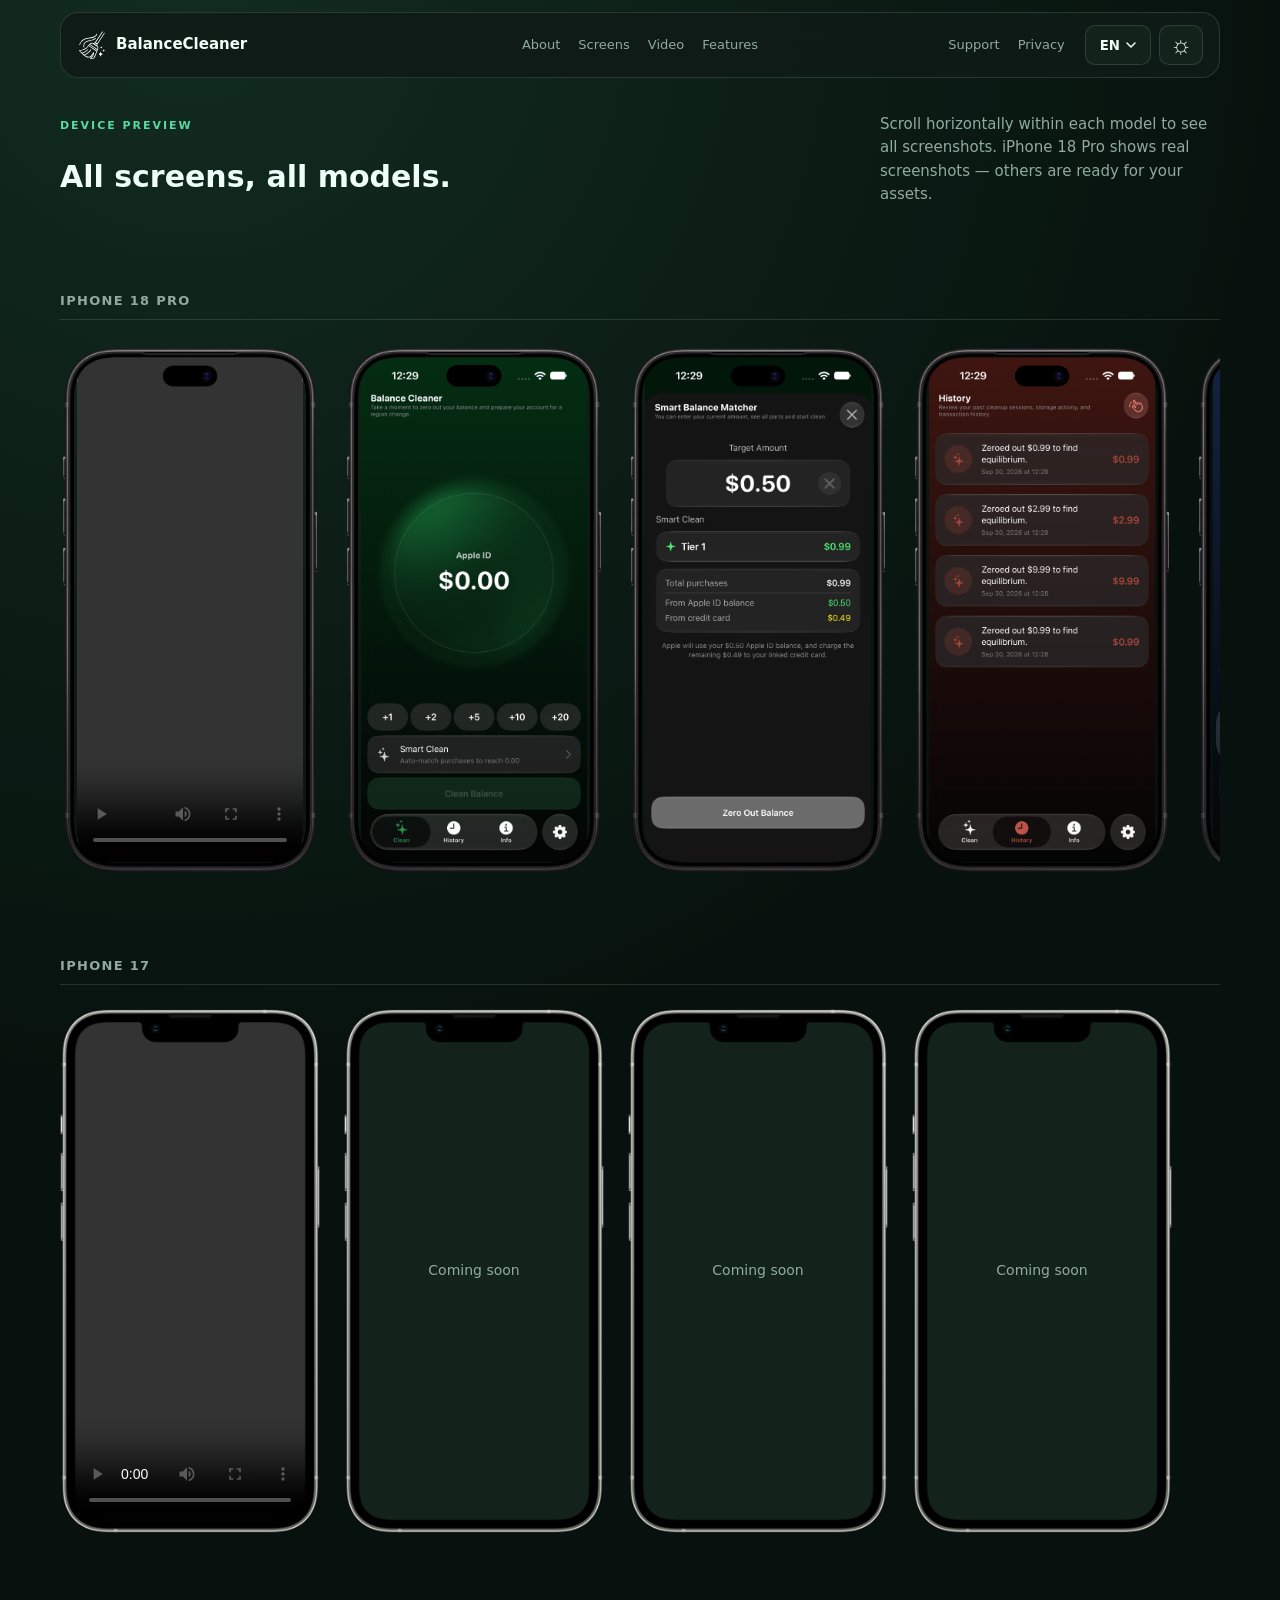
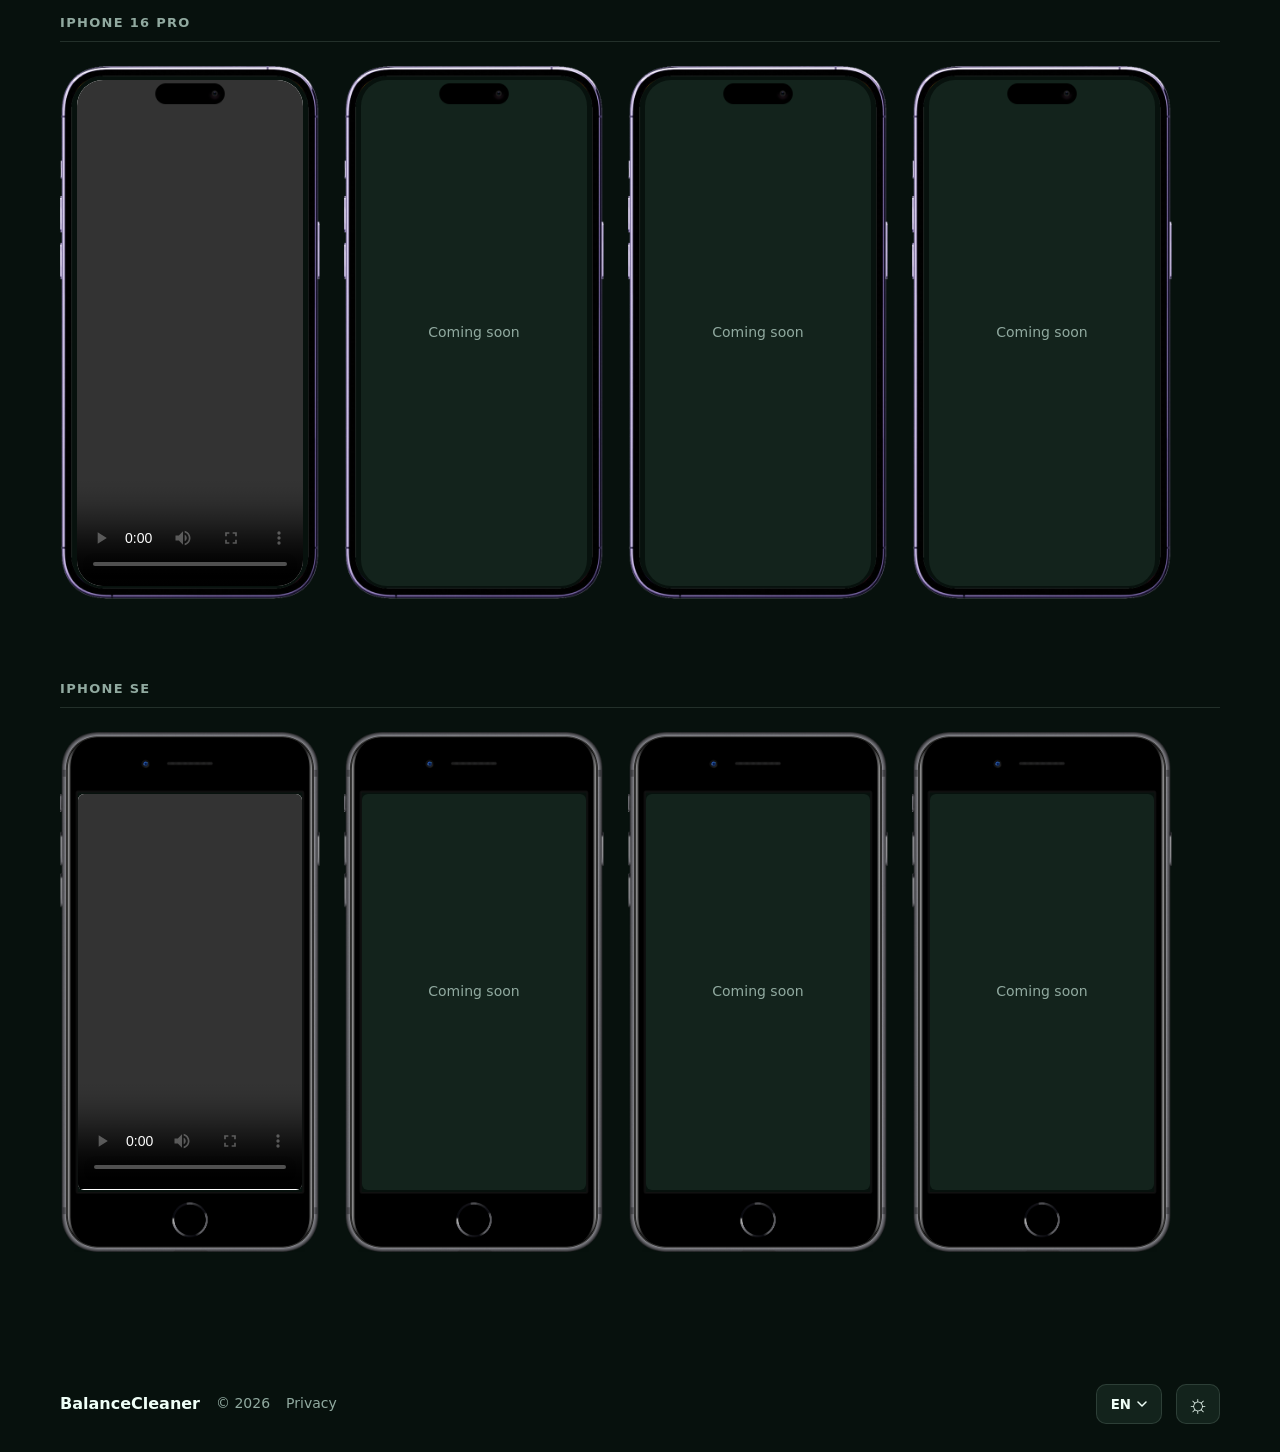
==== commit d225381f: "Center main nav links, match lang button height to theme button, add Armenian to all language menus" ====
--- a/device-preview.html
+++ b/device-preview.html
@@ -96,11 +96,14 @@
       <img class="brand-icon" src="assets/icons/x1024.svg" alt="BalanceCleaner icon">
       <span>BalanceCleaner</span>
     </a>
-    <nav class="links">
+    <nav class="links nav-center">
       <a href="index.html#story" data-i18n="about">About</a>
       <a href="index.html#screens" data-i18n="screens">Screens</a>
       <a href="index.html#video" data-i18n="video">Video</a>
       <a href="index.html#features" data-i18n="features">Features</a>
+    </nav>
+
+    <nav class="links">
       <a href="support.html" data-i18n="support">Support</a>
       <a href="privacy.html" data-i18n="privacy">Privacy</a>
     </nav>
@@ -120,6 +123,7 @@
           <button data-val="de">🇩🇪 DE</button>
           <button data-val="es">🇪🇸 ES</button>
           <button data-val="it">🇮🇹 IT</button>
+          <button data-val="hy">🇦🇲 HY</button>
         </div>
       </div>
       <button class="theme" type="button" aria-label="Toggle theme">
@@ -274,7 +278,8 @@
             <button data-val="de">🇩🇪 DE</button>
             <button data-val="es">🇪🇸 ES</button>
             <button data-val="it">🇮🇹 IT</button>
-          </div>
+            <button data-val="hy">🇦🇲 HY</button>
+        </div>
         </div>
         <button class="theme" type="button" aria-label="Toggle theme">
           <span class="theme-icon">☼</span>
--- a/assets/site.css
+++ b/assets/site.css
@@ -52,7 +52,6 @@
   background: radial-gradient(circle at 15% 0, #57d99f22, transparent 35%), var(--bg);
   color: var(--text);
   font: 15px/1.55 Inter, system-ui, sans-serif;
-  transition: background 0.6s ease, background-color 0.6s ease, color 0.6s ease, border-color 0.6s ease;
 }
 
 a {
@@ -563,30 +562,30 @@
 .coverflow-wrapper {
 	width: 100%;
 	position: relative;
-	padding: 20px 0 60px;
+	padding: 30px 0 70px;
     overflow: hidden;
 }
 
 .coverflow-container {
 	width: 100%;
-	height: clamp(300px, 50vh, 550px);
+	height: clamp(380px, 60vh, 680px);
 	position: relative;
 	transform-style: preserve-3d;
 	margin: 0 auto;
-	perspective: 1200px;
+	perspective: 1400px;
 }
 
 .coverflow-item {
 	position: absolute;
-	width: clamp(180px, 30vh, 320px);
-	height: clamp(280px, 46vh, 480px);
+	width: clamp(220px, 34vh, 380px);
+	height: clamp(340px, 55vh, 600px);
 	left: 50%;
 	top: 50%;
 	transform-origin: center center;
 	transition: transform 0.6s cubic-bezier(0.23, 1, 0.32, 1), opacity 0.6s, z-index 0s;
-	border-radius: 20px;
+	border-radius: 24px;
 	overflow: hidden;
-	box-shadow: 0 15px 35px rgba(0, 0, 0, 0.3);
+	box-shadow: 0 20px 50px rgba(0, 0, 0, 0.35);
 }
 
 .coverflow-item img {
@@ -645,11 +644,12 @@
   display: flex;
   align-items: center;
   gap: 6px;
+  height: 40px;
   background: var(--surface2);
   border: 1px solid var(--line);
   color: var(--text);
-  padding: 8px 14px;
-  border-radius: 12px;
+  padding: 0 14px;
+  border-radius: 10px;
   cursor: pointer;
   font-family: inherit;
   font-weight: 600;
@@ -905,17 +905,8 @@
 .banner-inner a { color: var(--green); }
 
 /* =========================================================================
-   THEME: All elements transition smoothly
-   ========================================================================== */
-*, *::before, *::after {
-  transition-property: background-color, border-color, color, opacity;
-  transition-duration: 0.6s;
-  transition-timing-function: ease;
-}
-/* But don't affect transforms/sizes for animations */
-.coverflow-item, .reveal, .lang-menu, .social-icon {
-  transition-property: transform, opacity, background-color, border-color, color;
-}
+   THEME: No crossfade — blur only
+   ========================================================================== */
 
 
 /* FAQ Redesign */
@@ -1330,13 +1321,24 @@
   .contact-banner { flex-direction: column; text-align: center; gap: 16px; }
 }
 
-/* Theme Transition Blur */
+/* Theme Transition — Pure Blur */
+.theme-blur {
+  filter: blur(16px);
+  opacity: 0.5;
+  pointer-events: none;
+}
 body {
-  transition: filter 0.2s ease-out, opacity 0.2s ease-out, background-color 0.4s ease, color 0.4s ease;
-}
-.theme-blur {
-  filter: blur(12px);
-  opacity: 0.6;
-  transition: filter 0.15s ease-in, opacity 0.15s ease-in !important;
-  pointer-events: none;
-}
+  transition: filter 0.25s ease, opacity 0.25s ease;
+}
+
+
+/* Header Link Centering */
+.nav-center {
+  position: absolute;
+  left: 50%;
+  transform: translateX(-50%);
+  margin: 0;
+}
+@media (max-width: 850px) {
+  .nav-center { display: none; }
+}
--- a/assets/responsive.css
+++ b/assets/responsive.css
@@ -157,13 +157,13 @@
     padding: 40px 0;
   }
   
-  /* Coverflow: smaller items */
+  /* Coverflow: slightly smaller on tablets */
   .coverflow-container {
-    height: clamp(250px, 45vh, 450px);
+    height: clamp(300px, 50vh, 550px);
   }
   .coverflow-item {
-    width: clamp(140px, 28vh, 240px);
-    height: clamp(220px, 42vh, 380px);
+    width: clamp(180px, 30vh, 300px);
+    height: clamp(280px, 48vh, 480px);
   }
   
   /* Privacy language tabs */
@@ -307,13 +307,13 @@
   .button-text small { font-size: 14px; }
   .button-text strong { font-size: 1.5rem; }
   
-  /* Coverflow: very small */
+  /* Coverflow: compact for phones */
   .coverflow-container {
-    height: clamp(220px, 40vh, 380px);
+    height: clamp(260px, 45vh, 420px);
   }
   .coverflow-item {
-    width: clamp(120px, 25vh, 200px);
-    height: clamp(190px, 38vh, 320px);
+    width: clamp(150px, 28vh, 240px);
+    height: clamp(240px, 42vh, 380px);
   }
   
   /* Control buttons */
@@ -356,6 +356,7 @@
     height: 24px;
   }
   .lang-btn {
+    height: 36px;
     padding: 6px 10px;
     font-size: 13px;
   }
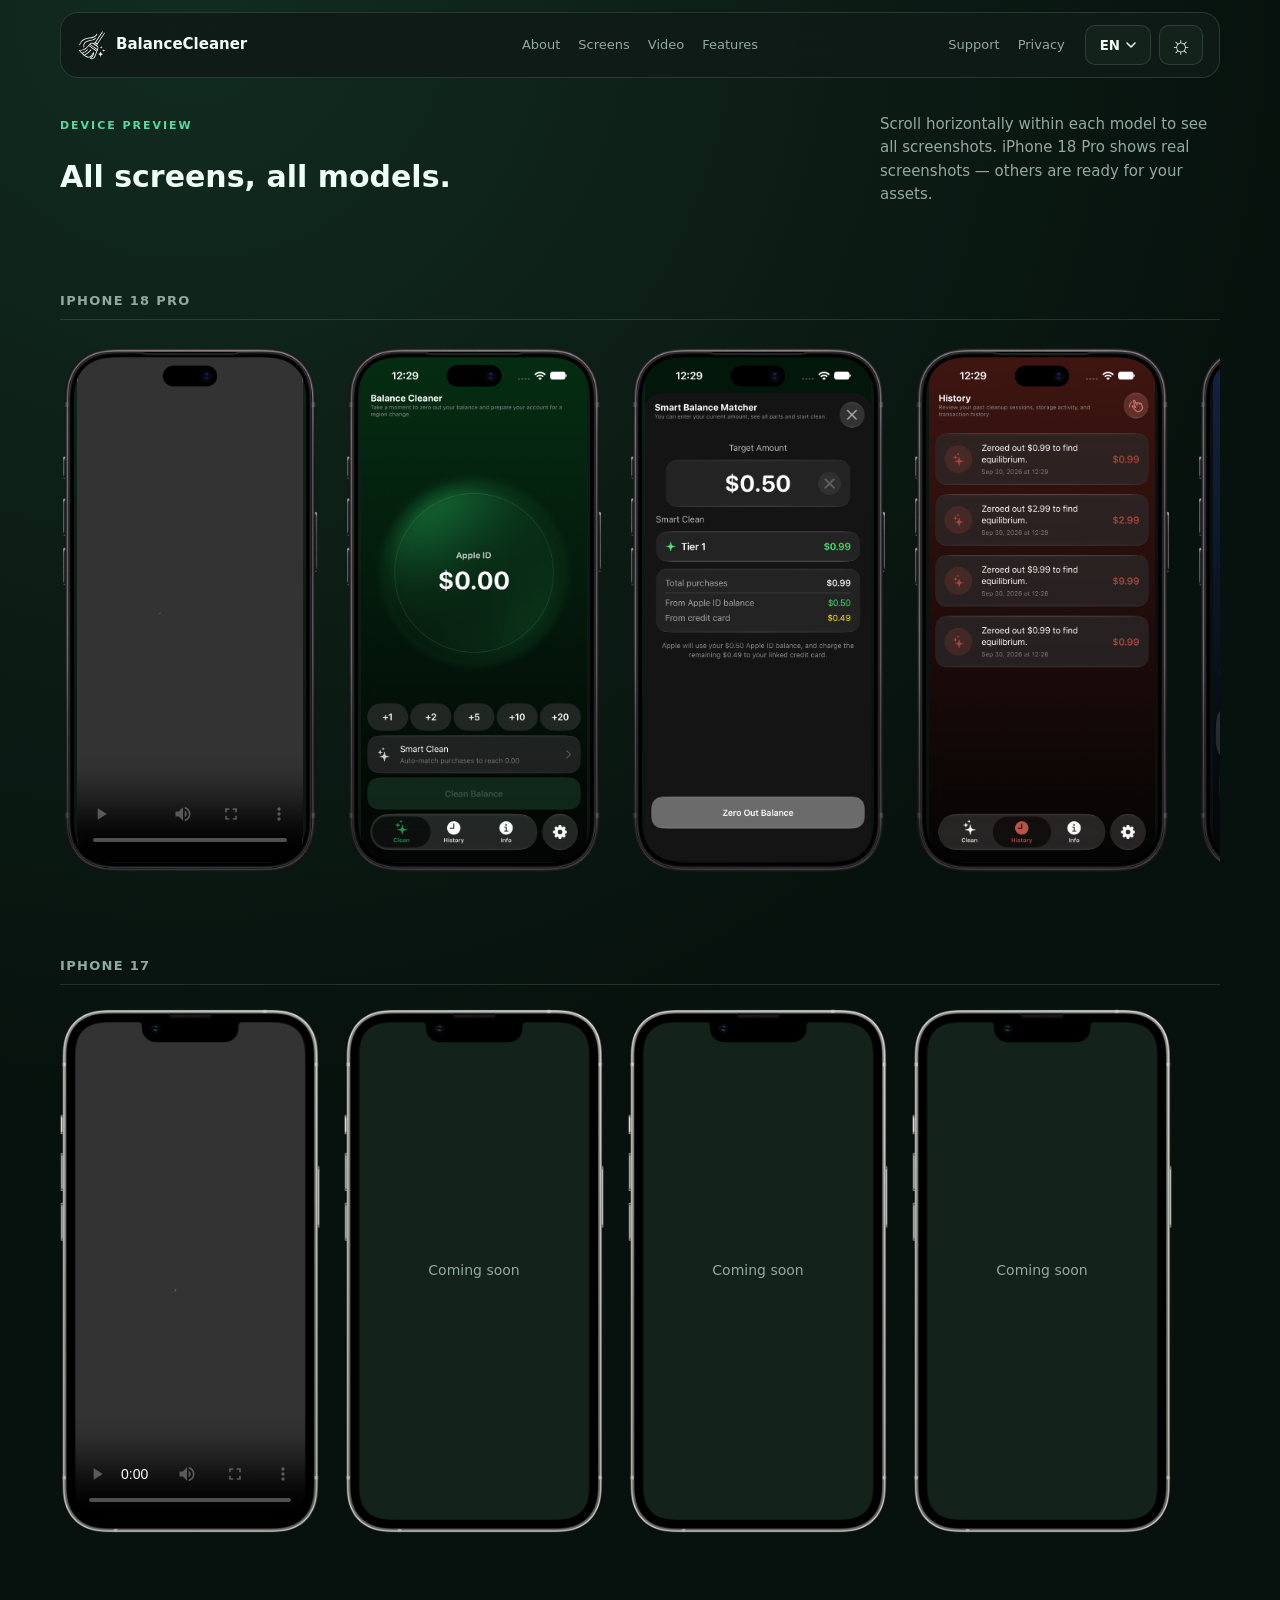
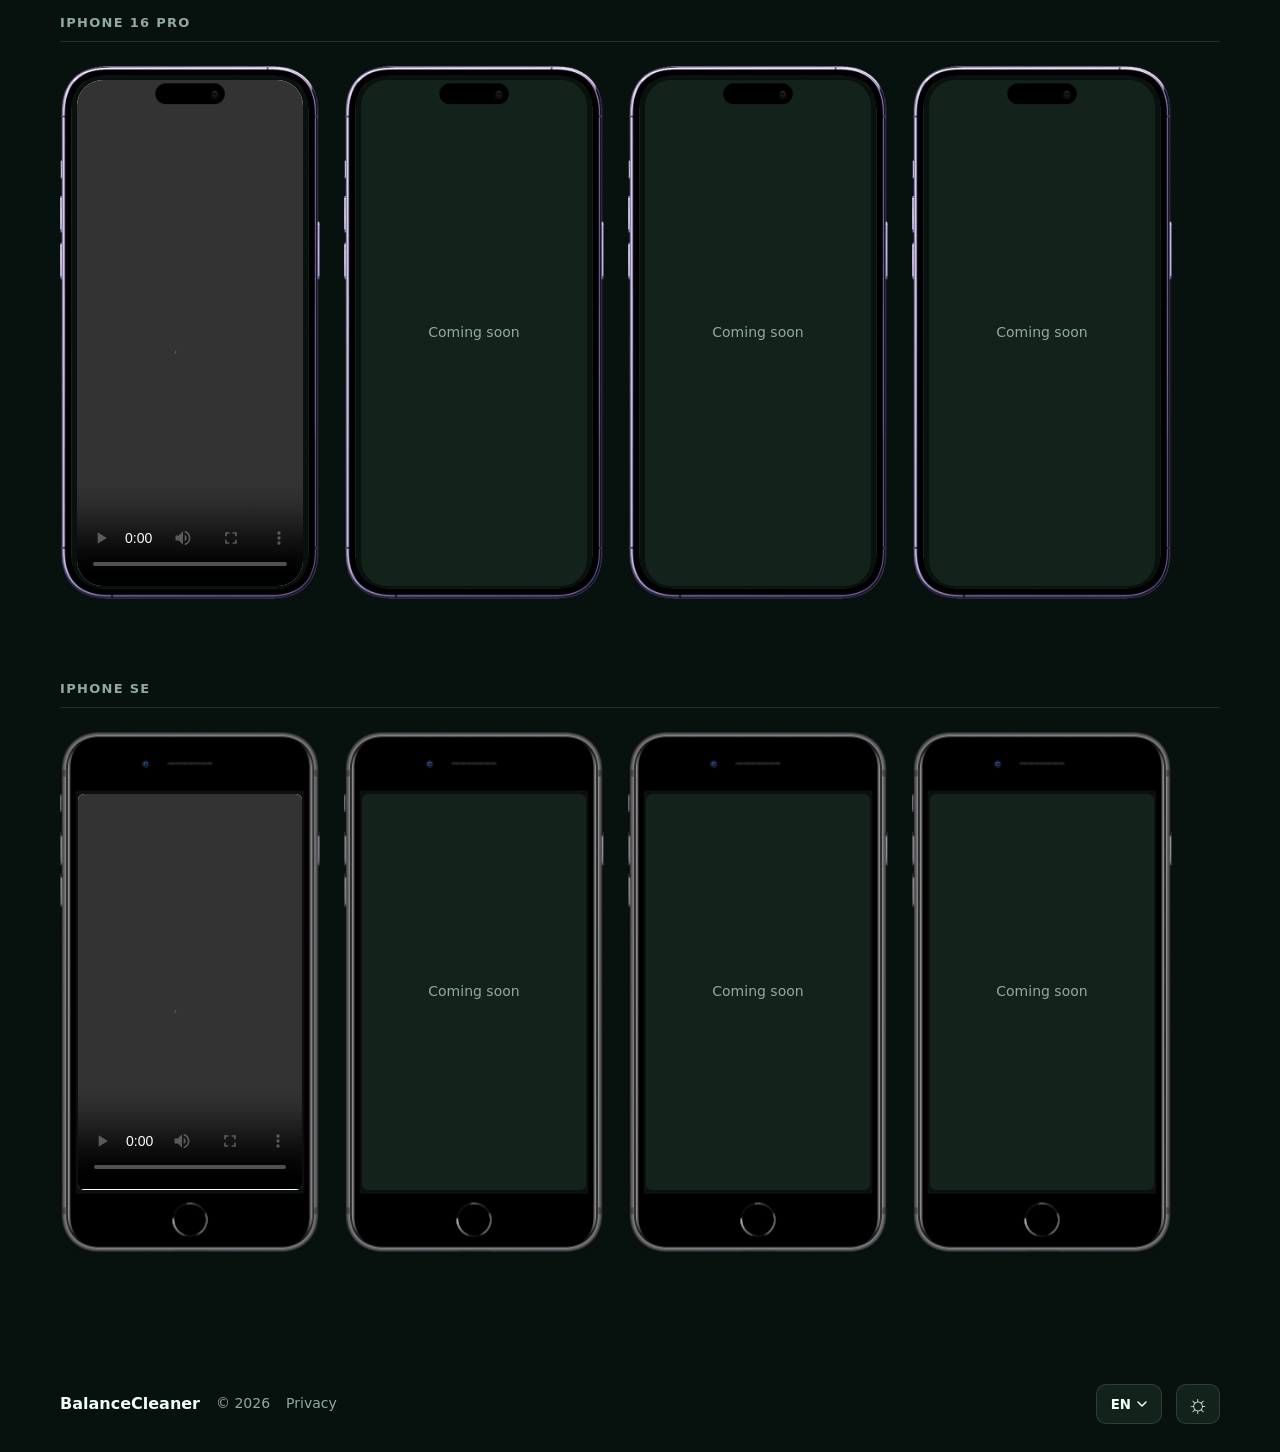
==== commit c02c9788: "Fix video mockup object-fit, add device-preview translations, move coverflow controls down" ====
--- a/device-preview.html
+++ b/device-preview.html
@@ -135,10 +135,10 @@
   <main class="wrap" style="padding-top: 20px;">
     <div class="heading">
       <div>
-        <div class="eyebrow">Device Preview</div>
-        <h1>All screens, all models.</h1>
-      </div>
-      <p>Scroll horizontally within each model to see all screenshots. iPhone 18 Pro shows real screenshots — others are ready for your assets.</p>
+        <div class="eyebrow" data-i18n="devicePreview">Device Preview</div>
+        <h1 data-i18n="devicePreviewTitle">All screens, all models.</h1>
+      </div>
+      <p data-i18n="devicePreviewDesc">Scroll horizontally within each model to see all screenshots. iPhone 18 Pro shows real screenshots — others are ready for your assets.</p>
     </div>
 
     <div class="device-grid">
@@ -192,15 +192,15 @@
           </div>
           <div class="device-card frame-17">
             <img class="frame" src="assets/mockups/iPhone 17.png" alt="iPhone 17">
-            <div class="screen-placeholder placeholder-label">Coming soon</div>
-          </div>
-          <div class="device-card frame-17">
-            <img class="frame" src="assets/mockups/iPhone 17.png" alt="iPhone 17">
-            <div class="screen-placeholder placeholder-label">Coming soon</div>
-          </div>
-          <div class="device-card frame-17">
-            <img class="frame" src="assets/mockups/iPhone 17.png" alt="iPhone 17">
-            <div class="screen-placeholder placeholder-label">Coming soon</div>
+            <div class="screen-placeholder placeholder-label" data-i18n="comingSoon">Coming soon</div>
+          </div>
+          <div class="device-card frame-17">
+            <img class="frame" src="assets/mockups/iPhone 17.png" alt="iPhone 17">
+            <div class="screen-placeholder placeholder-label" data-i18n="comingSoon">Coming soon</div>
+          </div>
+          <div class="device-card frame-17">
+            <img class="frame" src="assets/mockups/iPhone 17.png" alt="iPhone 17">
+            <div class="screen-placeholder placeholder-label" data-i18n="comingSoon">Coming soon</div>
           </div>
         </div>
       </div>
@@ -217,15 +217,15 @@
           </div>
           <div class="device-card frame-16pro">
             <img class="frame" src="assets/mockups/iPhone 16 pro.png" alt="iPhone 16 Pro">
-            <div class="screen-placeholder placeholder-label">Coming soon</div>
-          </div>
-          <div class="device-card frame-16pro">
-            <img class="frame" src="assets/mockups/iPhone 16 pro.png" alt="iPhone 16 Pro">
-            <div class="screen-placeholder placeholder-label">Coming soon</div>
-          </div>
-          <div class="device-card frame-16pro">
-            <img class="frame" src="assets/mockups/iPhone 16 pro.png" alt="iPhone 16 Pro">
-            <div class="screen-placeholder placeholder-label">Coming soon</div>
+            <div class="screen-placeholder placeholder-label" data-i18n="comingSoon">Coming soon</div>
+          </div>
+          <div class="device-card frame-16pro">
+            <img class="frame" src="assets/mockups/iPhone 16 pro.png" alt="iPhone 16 Pro">
+            <div class="screen-placeholder placeholder-label" data-i18n="comingSoon">Coming soon</div>
+          </div>
+          <div class="device-card frame-16pro">
+            <img class="frame" src="assets/mockups/iPhone 16 pro.png" alt="iPhone 16 Pro">
+            <div class="screen-placeholder placeholder-label" data-i18n="comingSoon">Coming soon</div>
           </div>
         </div>
       </div>
@@ -242,15 +242,15 @@
           </div>
           <div class="device-card frame-se">
             <img class="frame" src="assets/mockups/iPhone SE.png" alt="iPhone SE">
-            <div class="screen-placeholder placeholder-label">Coming soon</div>
-          </div>
-          <div class="device-card frame-se">
-            <img class="frame" src="assets/mockups/iPhone SE.png" alt="iPhone SE">
-            <div class="screen-placeholder placeholder-label">Coming soon</div>
-          </div>
-          <div class="device-card frame-se">
-            <img class="frame" src="assets/mockups/iPhone SE.png" alt="iPhone SE">
-            <div class="screen-placeholder placeholder-label">Coming soon</div>
+            <div class="screen-placeholder placeholder-label" data-i18n="comingSoon">Coming soon</div>
+          </div>
+          <div class="device-card frame-se">
+            <img class="frame" src="assets/mockups/iPhone SE.png" alt="iPhone SE">
+            <div class="screen-placeholder placeholder-label" data-i18n="comingSoon">Coming soon</div>
+          </div>
+          <div class="device-card frame-se">
+            <img class="frame" src="assets/mockups/iPhone SE.png" alt="iPhone SE">
+            <div class="screen-placeholder placeholder-label" data-i18n="comingSoon">Coming soon</div>
           </div>
         </div>
       </div>
--- a/assets/site.css
+++ b/assets/site.css
@@ -592,7 +592,7 @@
     width: 100%;
     height: 100%;
     object-fit: cover;
-    border-radius: 20px;
+    border-radius: 24px;
     background: #fff;
 }
 
@@ -705,7 +705,7 @@
   display: flex;
   justify-content: center;
   gap: 8px;
-  margin-top: 20px;
+  margin-top: 50px;
 }
 .indicator {
   width: 8px;
@@ -884,8 +884,8 @@
   height: var(--vid-h);
   z-index: 1;
   border-radius: var(--vid-radius);
-  object-fit: contain; background: transparent;
-  background: #000;
+  object-fit: cover;
+  background: #fff;
 }
 
 /* =========================================================================
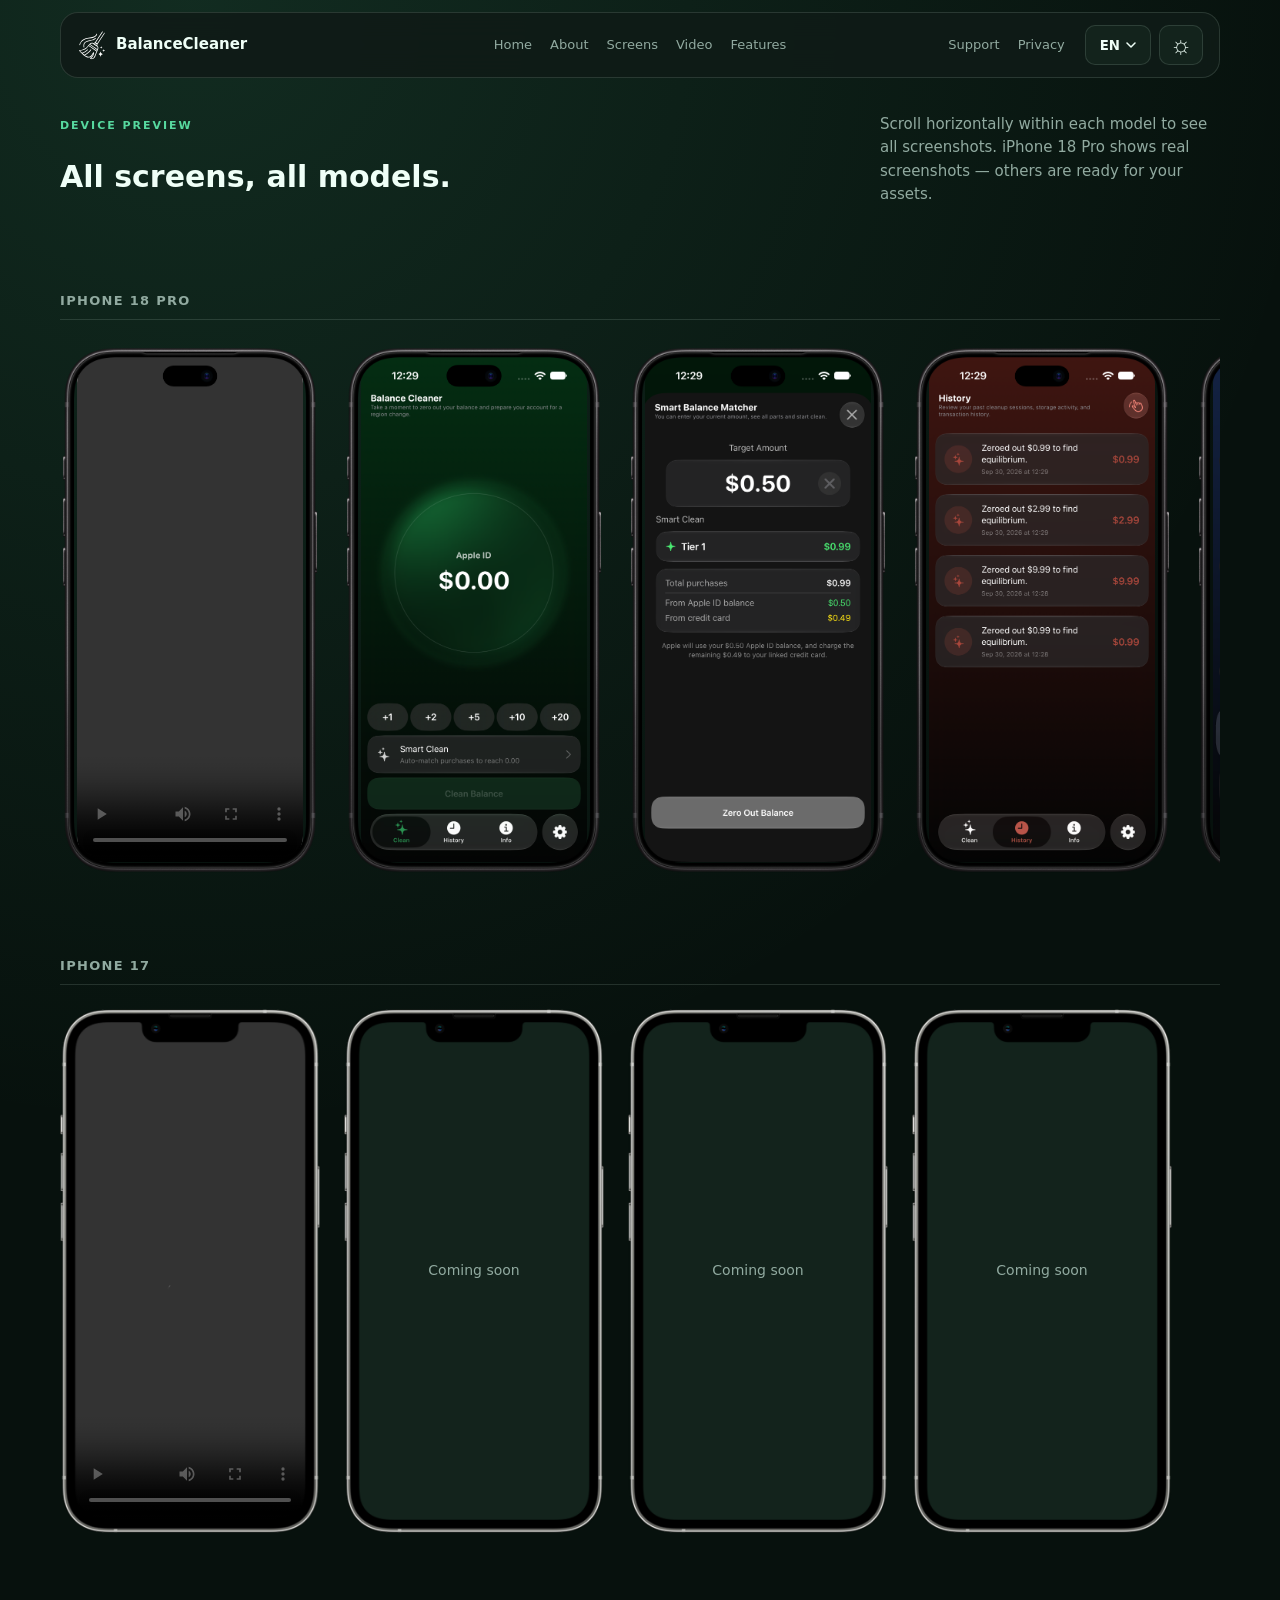
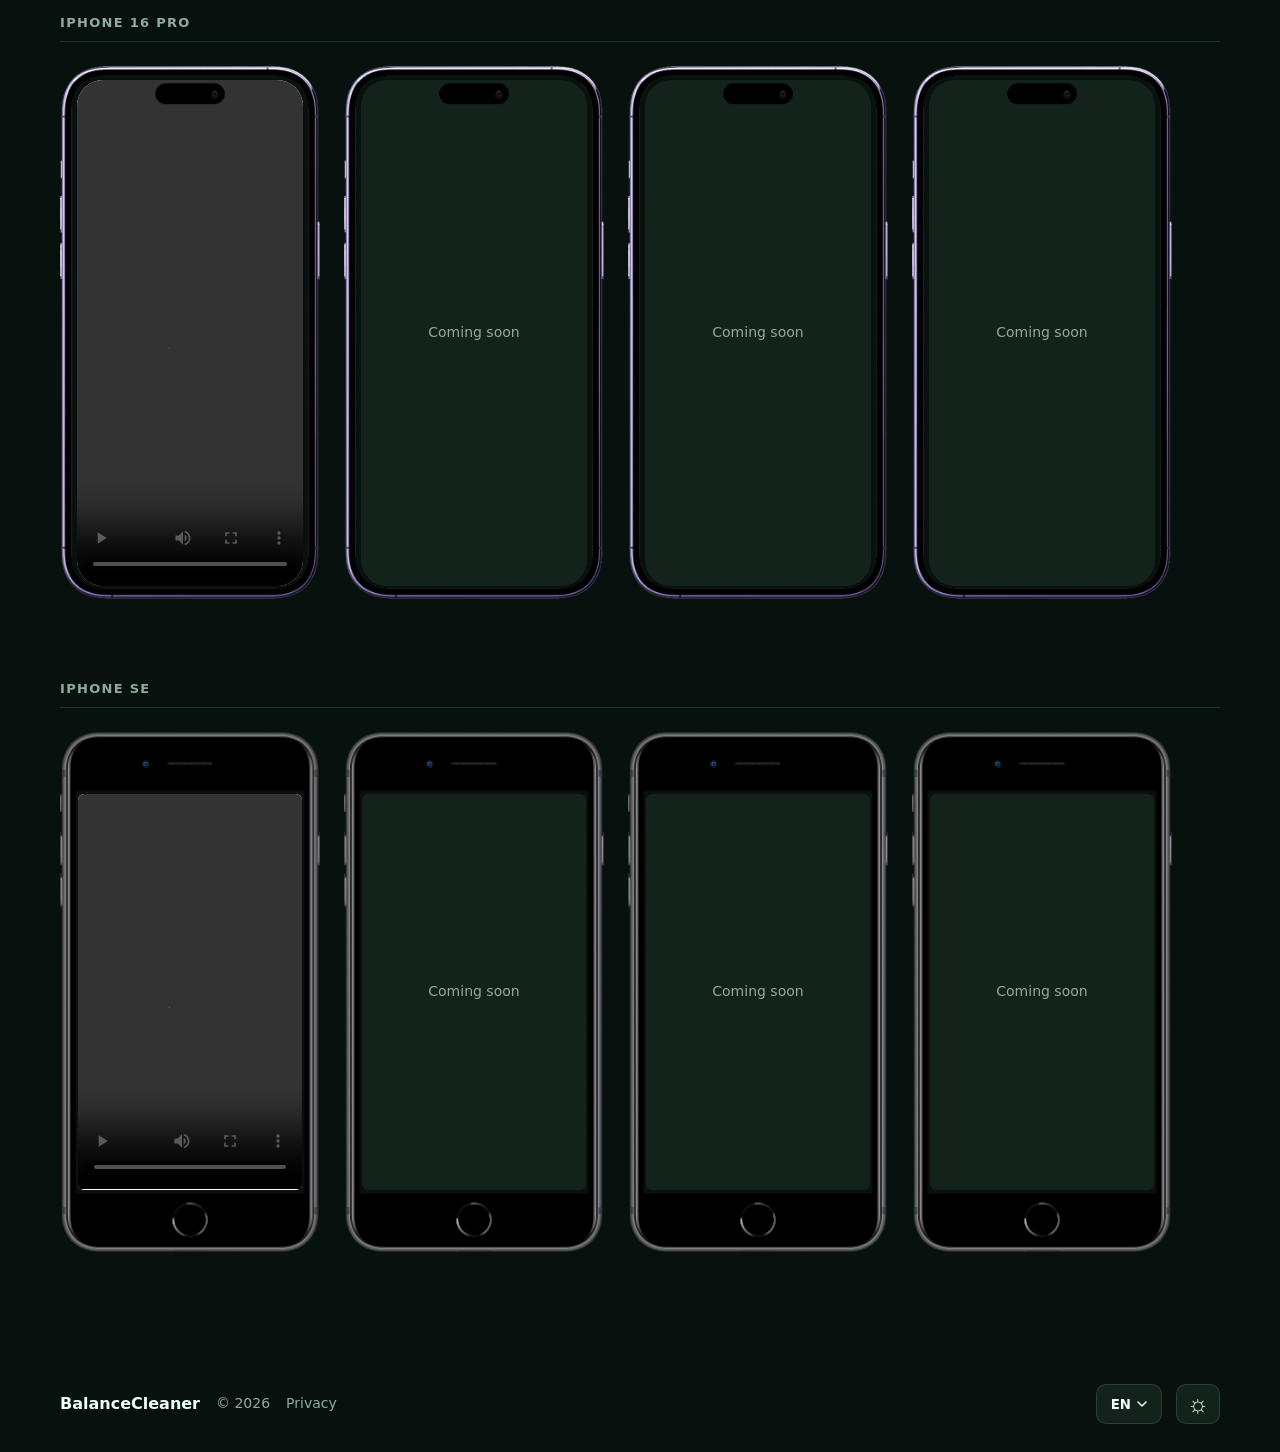
==== commit a5fcb8dd: "Add Home link to header nav and active capsule indicator for active links" ====
--- a/device-preview.html
+++ b/device-preview.html
@@ -97,6 +97,7 @@
       <span>BalanceCleaner</span>
     </a>
     <nav class="links nav-center">
+      <a href="index.html#" data-i18n="top">Home</a>
       <a href="index.html#story" data-i18n="about">About</a>
       <a href="index.html#screens" data-i18n="screens">Screens</a>
       <a href="index.html#video" data-i18n="video">Video</a>
--- a/assets/site.css
+++ b/assets/site.css
@@ -101,6 +101,7 @@
 }
 
 .links {
+  position: relative;
   display: flex;
   gap: 18px;
   margin-left: auto;
@@ -866,7 +867,7 @@
 }
 .mockup-wrap {
   position: relative;
-  width: 280px;
+  width: 100%;
   max-width: 100%;
 }
 .mockup-frame {
@@ -1078,18 +1079,14 @@
   display: flex !important;
   flex-direction: row !important;
   flex-wrap: nowrap !important;
-  overflow-x: auto;
-  gap: 20px !important;
+  overflow: visible;
+  gap: 12px !important;
   padding-bottom: 20px;
-  scrollbar-width: none; /* Firefox */
-  -ms-overflow-style: none; /* IE */
-}
-.video-grid::-webkit-scrollbar {
-  display: none;
+  width: 100%;
 }
 .video-grid .video-mockup {
-  flex: 0 0 auto;
-  width: 280px;
+  flex: 1 1 0;
+  min-width: 0;
 }
 .video-mockup .mockup-wrap {
   width: 100% !important;
@@ -1342,3 +1339,44 @@
 @media (max-width: 850px) {
   .nav-center { display: none; }
 }
+
+/* =========================================================================
+   FORM FIELDS
+   ========================================================================== */
+label { display: grid; gap: 6px; margin-bottom: 16px; color: var(--text); font-size: 13px; }
+input, textarea { 
+  width: 100%; 
+  padding: 14px 16px; 
+  border: 1px solid var(--line); 
+  border-radius: 12px; 
+  background: var(--surface2); 
+  color: var(--text); 
+  font: inherit; 
+  box-sizing: border-box; 
+  transition: border-color 0.2s, box-shadow 0.2s;
+}
+textarea { min-height: 140px; resize: vertical; }
+input:focus, textarea:focus {
+  outline: none;
+  border-color: var(--green);
+  box-shadow: 0 0 0 3px rgba(87, 217, 159, 0.15);
+}
+
+.nav-capsule {
+  position: absolute;
+  top: 50%;
+  transform: translateY(-50%);
+  height: 32px;
+  background: rgba(87, 217, 159, 0.15);
+  border-radius: 16px;
+  transition: all 0.3s cubic-bezier(0.25, 1, 0.5, 1);
+  z-index: -1;
+  pointer-events: none;
+  opacity: 0;
+}
+.links a {
+  position: relative;
+  z-index: 1;
+  padding: 6px 12px;
+  margin: -6px -12px; /* counteract padding so layout doesn't change */
+}
--- a/assets/responsive.css
+++ b/assets/responsive.css
@@ -182,12 +182,6 @@
   }
   
   /* Video mockups: smaller width */
-  .video-grid .video-mockup {
-    width: 220px !important;
-  }
-  .mockup-wrap {
-    width: 220px !important;
-  }
   
   /* Sub-header banner */
   .sub-header-banner {
@@ -335,10 +329,6 @@
   }
   
   /* Video mockups: even smaller */
-  .video-grid .video-mockup,
-  .mockup-wrap {
-    width: 180px !important;
-  }
   
   /* Nav: tighter */
   .nav {
@@ -499,3 +489,12 @@
   .hero { padding: 20px 0 !important; }
   .section { padding: 20px 0 !important; page-break-inside: avoid; }
 }
+
+@media (max-width: 560px) {
+  .mockup-label {
+    font-size: 10px;
+  }
+  .video-grid {
+    gap: 6px !important;
+  }
+}
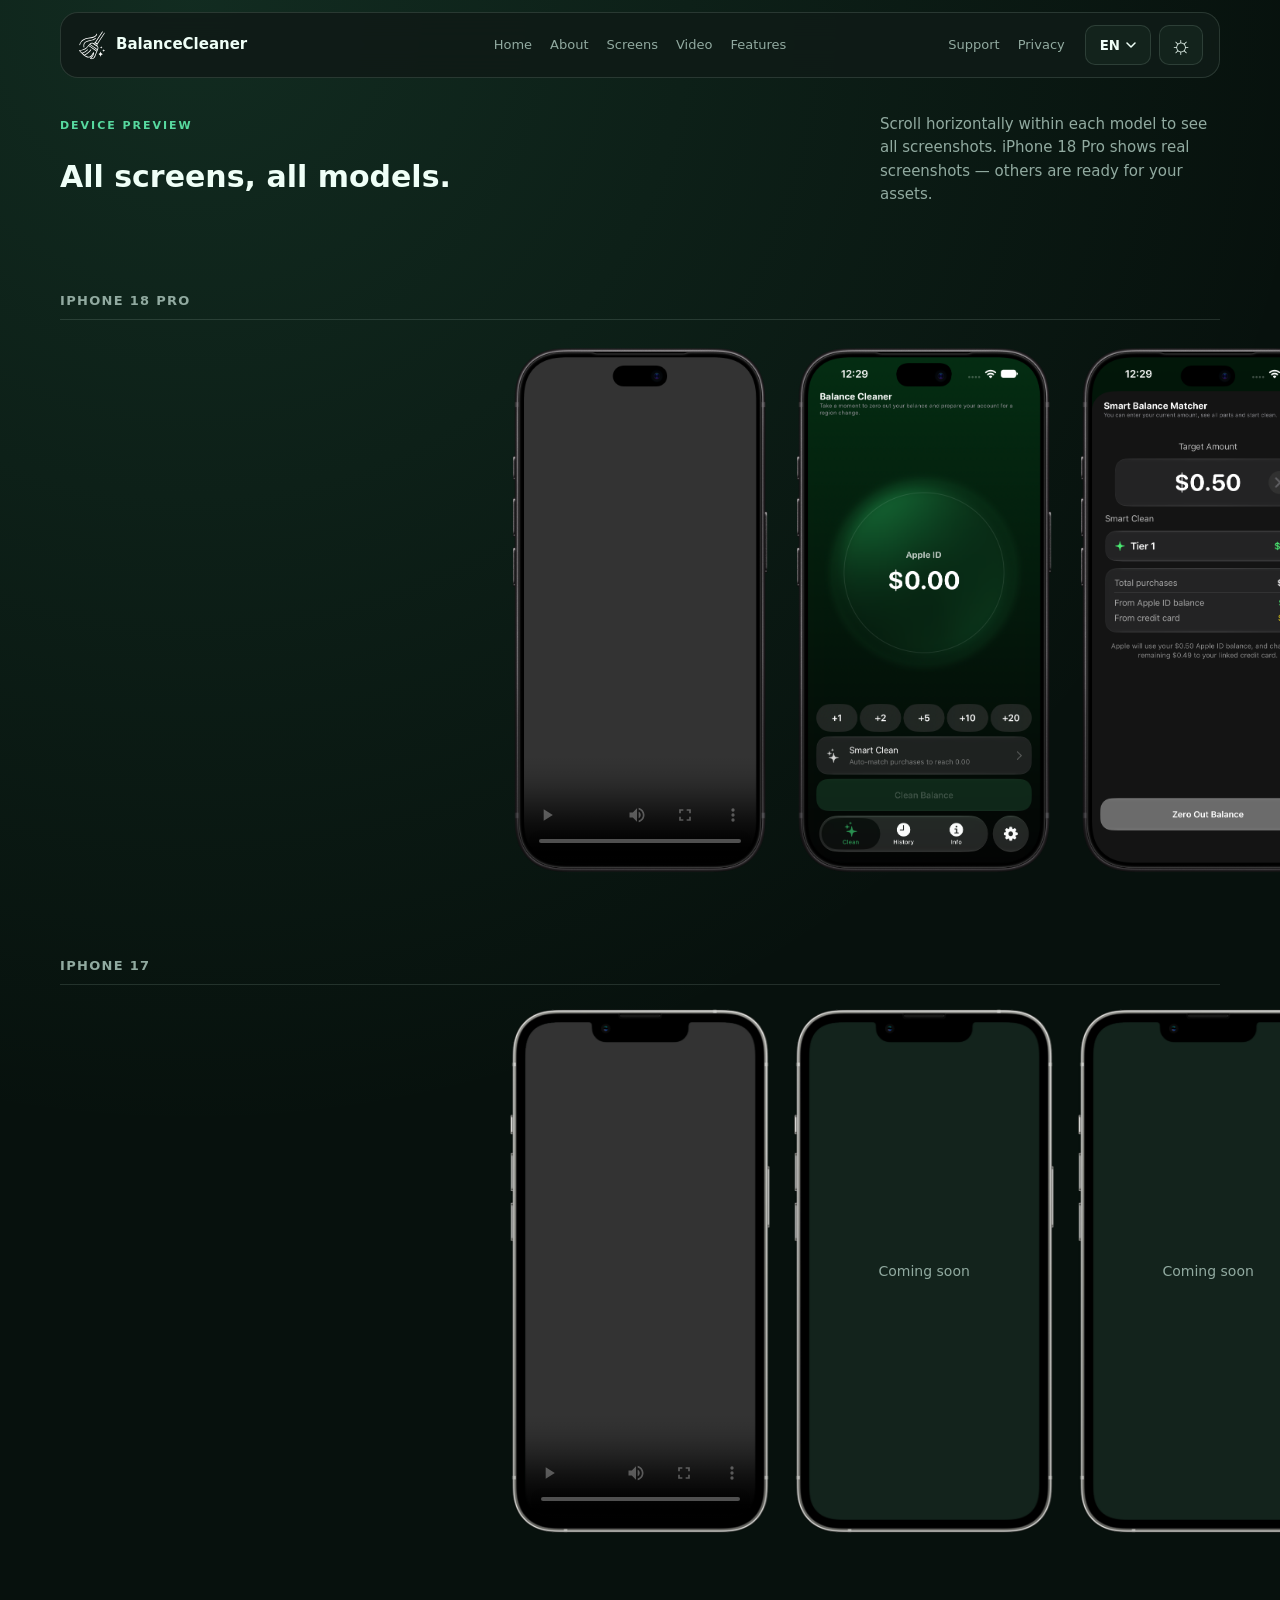
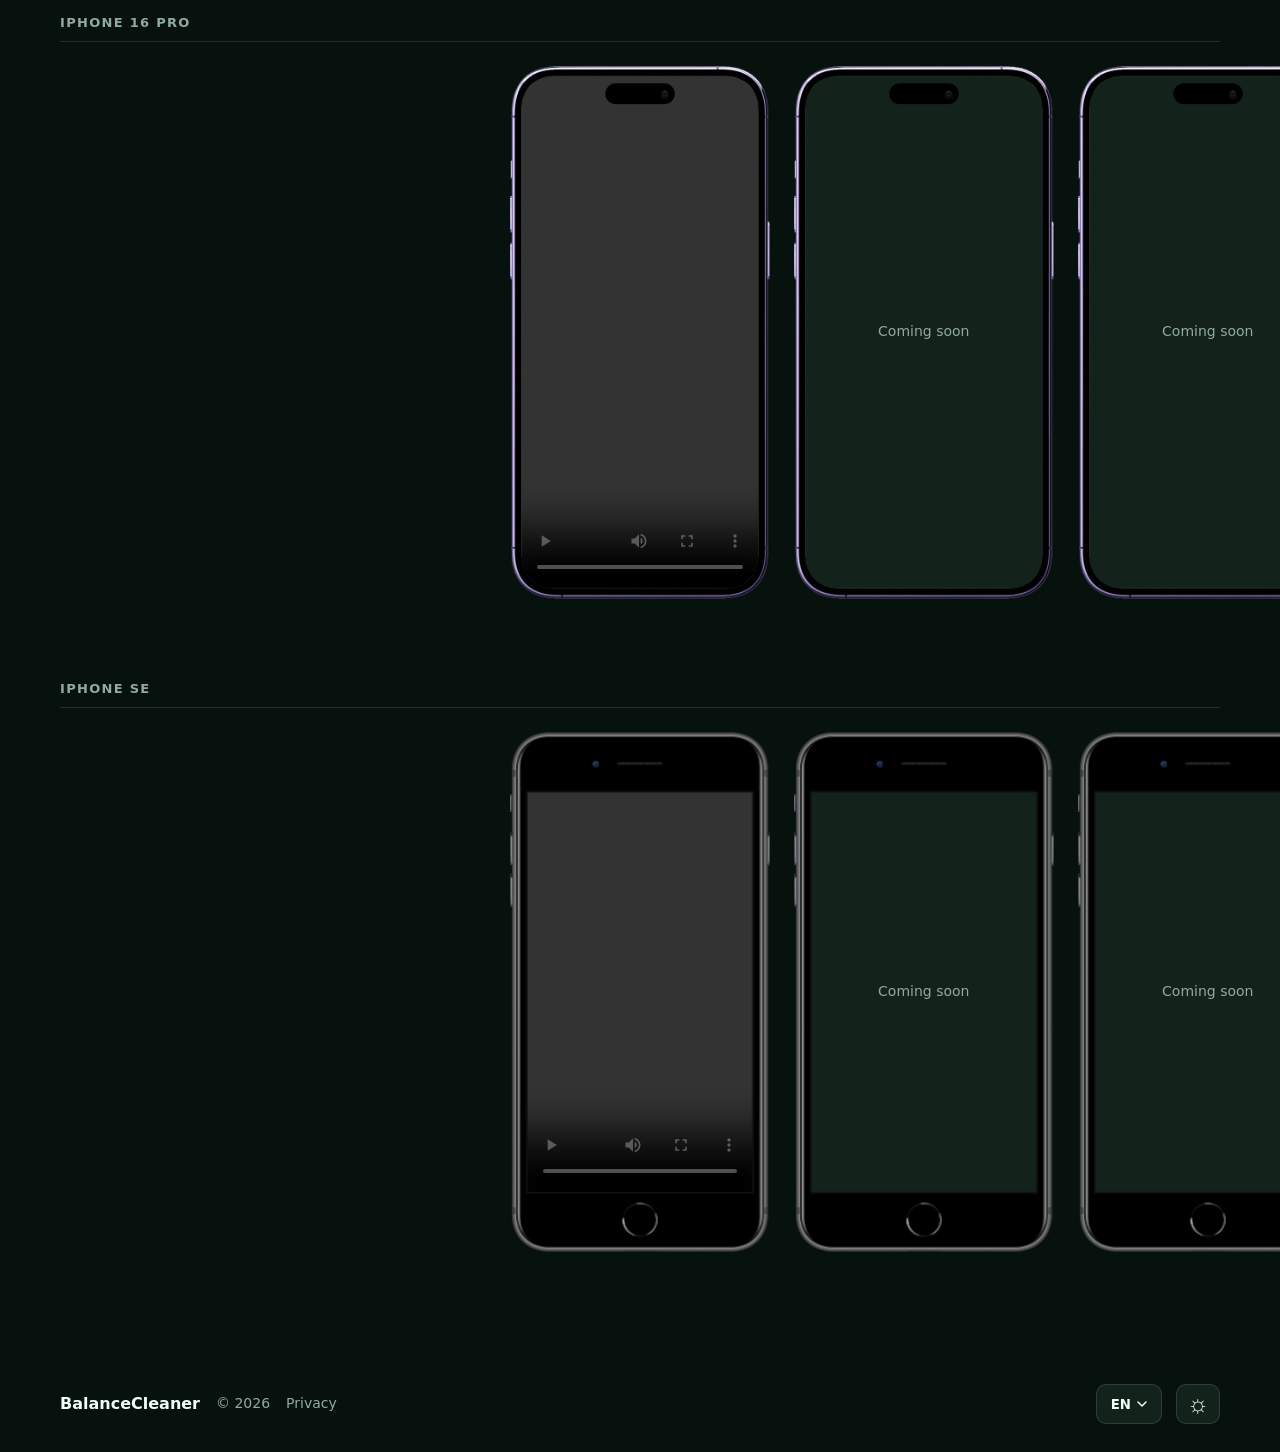
==== commit a6ab646d: "git tag update 6 update site design" ====
--- a/device-preview.html
+++ b/device-preview.html
@@ -25,38 +25,57 @@
       border-bottom: 1px solid var(--line);
       padding-bottom: 8px;
     }
+    /* Update 5: аналог SwiftUI scrollPosition(anchor: .center) + scrollClipDisabled.
+       Лента на всю ширину окна (не обрезается по краям колонки). Первая карточка
+       стоит по ЦЕНТРУ окна, при скролле уезжает к краю, каждая карточка
+       «примагничивается» по центру. Последняя тоже может встать по центру.
+       Update 5: like SwiftUI scrollPosition(anchor: .center) — full-bleed strip,
+       first card centered, cards snap to center while scrolling. */
+    body { overflow-x: clip; } /* убирает горизонтальный скролл страницы / no page-level x-scroll */
+    .device-group { container-type: inline-size; }
     .device-screen-scroll {
+      --card-w: 260px;                         /* ширина карточки / card width */
+      --gutter: calc(50vw - 50cqw);            /* расстояние от края окна до колонки */
+      --center-pad: calc(50vw - var(--card-w) / 2); /* отступ, при котором карточка по центру */
       display: flex;
       gap: 24px;
       overflow-x: auto;
+      margin-inline: calc(-1 * var(--gutter)); /* выходим за колонку до краёв окна */
+      padding: 0 var(--center-pad) 20px;
       scroll-snap-type: x mandatory;
-      padding: 0 40px 20px 40px; /* Padding so cards aren't flush against edge */
+      overscroll-behavior-x: contain;          /* не триггерит жест «назад» в Safari */
       scrollbar-width: none; /* Firefox */
       -ms-overflow-style: none; /* IE/Edge */
     }
-    .device-screen-scroll::-webkit-scrollbar {
-      display: none;
-    }
-    .device-screen-scroll::before, .device-screen-scroll::after {
-      content: '';
-      flex: 0 0 1px; /* Extra space to ensure full scroll reach */
-    }
-
-    .device-screen-scroll::-webkit-scrollbar { height: 4px; }
-    .device-screen-scroll::-webkit-scrollbar-track { background: var(--surface2); border-radius: 2px; }
-    .device-screen-scroll::-webkit-scrollbar-thumb { background: var(--muted); border-radius: 2px; }
+    .device-screen-scroll::-webkit-scrollbar { display: none; }
+    @media (max-width: 768px) { .device-screen-scroll { --card-w: 140px; } }
+    @media (max-width: 560px) { .device-screen-scroll { --card-w: 120px; } }
+    /* responsive.css задаёт padding и width с !important — перебиваем, чтобы центр был точным */
+    .device-screen-scroll { padding-inline: var(--center-pad) !important; }
+    .device-card { width: var(--card-w) !important; scroll-snap-align: center !important; }
+
     .device-card {
       position: relative;
       flex-shrink: 0;
-      scroll-snap-align: start;
-      width: 260px;
     }
     .device-card .frame { width: 100%; display: block; position: relative; z-index: 2; pointer-events: none; }
+    /* Update 2: экран обрезается PNG-маской (tools/make_screen_masks.py),
+       а не border-radius. / Screen is clipped by a PNG mask, not border-radius. */
+    .device-card .screen,
+    .device-card .screen-placeholder {
+      -webkit-mask-size: 100% 100%;
+              mask-size: 100% 100%;
+      -webkit-mask-repeat: no-repeat;
+              mask-repeat: no-repeat;
+      -webkit-mask-position: center;
+              mask-position: center;
+      transform: translateZ(0); /* Safari */
+    }
     .device-card .screen {
       position: absolute;
       z-index: 1;
       object-fit: cover;
-      background: #fff;
+      background: #000;
     }
     .device-card .screen-placeholder {
       position: absolute;
@@ -69,18 +88,34 @@
       font-size: 14px;
       text-align: center;
     }
-    /* iPhone 18 Pro positioning */
+    /* iPhone 18 Pro */
     .frame-18pro .screen,
-    .frame-18pro .screen-placeholder { top: 2.5%; left: 6.5%; width: 87%; height: 95%; border-radius: 26px; }
+    .frame-18pro .screen-placeholder {
+      top: 2.319%; left: 4.963%; width: 90.074%; height: 95.362%;
+      -webkit-mask-image: url("assets/mockups/masks/iPhone-18-Pro-mask.png");
+              mask-image: url("assets/mockups/masks/iPhone-18-Pro-mask.png");
+    }
     /* iPhone 17 */
     .frame-17 .screen,
-    .frame-17 .screen-placeholder { top: 2%; left: 5%; width: 90%; height: 96%; border-radius: 26px; }
+    .frame-17 .screen-placeholder {
+      top: 2.397%; left: 5.667%; width: 88.833%; height: 95.207%;
+      -webkit-mask-image: url("assets/mockups/masks/iPhone-17-mask.png");
+              mask-image: url("assets/mockups/masks/iPhone-17-mask.png");
+    }
     /* iPhone 16 Pro */
     .frame-16pro .screen,
-    .frame-16pro .screen-placeholder { top: 2.5%; left: 6.5%; width: 87%; height: 95%; border-radius: 26px; }
+    .frame-16pro .screen-placeholder {
+      top: 1.790%; left: 4.167%; width: 91.500%; height: 96.338%;
+      -webkit-mask-image: url("assets/mockups/masks/iPhone-16-pro-mask.png");
+              mask-image: url("assets/mockups/masks/iPhone-16-pro-mask.png");
+    }
     /* iPhone SE */
     .frame-se .screen,
-    .frame-se .screen-placeholder { top: 12%; left: 7%; width: 86%; height: 76%; border-radius: 6px; }
+    .frame-se .screen-placeholder {
+      top: 11.488%; left: 6.446%; width: 86.942%; height: 77.025%;
+      -webkit-mask-image: url("assets/mockups/masks/iPhone-SE-mask.png");
+              mask-image: url("assets/mockups/masks/iPhone-SE-mask.png");
+    }
 
     .placeholder-label {
       padding: 8px;
@@ -118,13 +153,13 @@
           <svg width="10" height="6" viewBox="0 0 10 6" fill="none" stroke="currentColor" stroke-width="1.5" stroke-linecap="round" stroke-linejoin="round"><path d="M1 1L5 5L9 1"/></svg>
         </button>
         <div class="lang-menu lang-menu-down">
-          <button data-val="en">🇬🇧 EN</button>
-          <button data-val="ru">🇷🇺 RU</button>
-          <button data-val="fr">🇫🇷 FR</button>
-          <button data-val="de">🇩🇪 DE</button>
-          <button data-val="es">🇪🇸 ES</button>
-          <button data-val="it">🇮🇹 IT</button>
-          <button data-val="hy">🇦🇲 HY</button>
+          <button data-val="en">🇬🇧 English</button>
+          <button data-val="ru">🇷🇺 Русский</button>
+          <button data-val="fr">🇫🇷 Français</button>
+          <button data-val="de">🇩🇪 Deutsch</button>
+          <button data-val="es">🇪🇸 Español</button>
+          <button data-val="it">🇮🇹 Italiano</button>
+          <button data-val="hy">🇦🇲 Հայերեն</button>
         </div>
       </div>
       <button class="theme" type="button" aria-label="Toggle theme">
@@ -150,7 +185,7 @@
         <div class="device-screen-scroll">
           <div class="device-card frame-18pro">
             <img class="frame" src="assets/mockups/iPhone 18 Pro.png" alt="iPhone 18 Pro">
-            <video preload="metadata" class="screen" controls style="background:#fff;">
+            <video preload="metadata" class="screen" controls playsinline>
               <source src="#" type="video/mp4">
             </video>
           </div>
@@ -187,7 +222,7 @@
         <div class="device-screen-scroll">
           <div class="device-card frame-17">
             <img class="frame" src="assets/mockups/iPhone 17.png" alt="iPhone 17">
-            <video preload="metadata" class="screen" controls style="background:#fff;">
+            <video preload="metadata" class="screen" controls playsinline>
               <source src="#" type="video/mp4">
             </video>
           </div>
@@ -212,7 +247,7 @@
         <div class="device-screen-scroll">
           <div class="device-card frame-16pro">
             <img class="frame" src="assets/mockups/iPhone 16 pro.png" alt="iPhone 16 Pro">
-            <video preload="metadata" class="screen" controls style="background:#fff;">
+            <video preload="metadata" class="screen" controls playsinline>
               <source src="#" type="video/mp4">
             </video>
           </div>
@@ -237,7 +272,7 @@
         <div class="device-screen-scroll">
           <div class="device-card frame-se">
             <img class="frame" src="assets/mockups/iPhone SE.png" alt="iPhone SE">
-            <video preload="metadata" class="screen" controls style="background:#fff;">
+            <video preload="metadata" class="screen" controls playsinline>
               <source src="#" type="video/mp4">
             </video>
           </div>
@@ -273,14 +308,14 @@
             <svg width="10" height="6" viewBox="0 0 10 6" fill="none" stroke="currentColor" stroke-width="1.5" stroke-linecap="round" stroke-linejoin="round"><path d="M1 1L5 5L9 1"/></svg>
           </button>
           <div class="lang-menu lang-menu-up">
-            <button data-val="en">🇬🇧 EN</button>
-            <button data-val="ru">🇷🇺 RU</button>
-            <button data-val="fr">🇫🇷 FR</button>
-            <button data-val="de">🇩🇪 DE</button>
-            <button data-val="es">🇪🇸 ES</button>
-            <button data-val="it">🇮🇹 IT</button>
-            <button data-val="hy">🇦🇲 HY</button>
-        </div>
+            <button data-val="en">🇬🇧 English</button>
+            <button data-val="ru">🇷🇺 Русский</button>
+            <button data-val="fr">🇫🇷 Français</button>
+            <button data-val="de">🇩🇪 Deutsch</button>
+            <button data-val="es">🇪🇸 Español</button>
+            <button data-val="it">🇮🇹 Italiano</button>
+            <button data-val="hy">🇦🇲 Հայերեն</button>
+          </div>
         </div>
         <button class="theme" type="button" aria-label="Toggle theme">
           <span class="theme-icon">☼</span>
--- a/assets/site.css
+++ b/assets/site.css
@@ -671,7 +671,7 @@
   box-shadow: 0 10px 25px rgba(0,0,0,0.2);
   display: flex;
   flex-direction: column;
-  min-width: 80px;
+  min-width: 168px; /* полные названия языков / full language names */
   opacity: 0;
   pointer-events: none;
   transform: translateY(10px);
@@ -688,6 +688,7 @@
   border: none;
   color: var(--text);
   padding: 10px 16px;
+  white-space: nowrap;
   text-align: left;
   cursor: pointer;
   font-family: inherit;
@@ -869,24 +870,43 @@
   position: relative;
   width: 100%;
   max-width: 100%;
-}
+  isolation: isolate;
+}
+/* Рамка сверху / Bezel on top */
 .mockup-frame {
+  position: relative;
+  z-index: 2;
+  display: block;
   width: 100%;
-  position: relative;
-  z-index: 10;
+  height: auto;
   pointer-events: none;
-  display: block;
-}
-.mockup-video {
+  user-select: none;
+}
+/* Экран снизу: форма берётся из PNG-маски (tools/make_screen_masks.py),
+   а не из border-radius. / Screen below: shape comes from a PNG mask. */
+.mockup-screen {
   position: absolute;
+  z-index: 1;
   top: var(--vid-top);
   left: var(--vid-left);
   width: var(--vid-w);
   height: var(--vid-h);
-  z-index: 1;
-  border-radius: var(--vid-radius);
+  overflow: hidden;
+  background: #000;
+  -webkit-mask-size: 100% 100%;
+          mask-size: 100% 100%;
+  -webkit-mask-repeat: no-repeat;
+          mask-repeat: no-repeat;
+  -webkit-mask-position: center;
+          mask-position: center;
+  transform: translateZ(0); /* Safari */
+}
+.mockup-video {
+  display: block;
+  width: 100%;
+  height: 100%;
   object-fit: cover;
-  background: #fff;
+  background: #000;
 }
 
 /* =========================================================================
@@ -946,9 +966,10 @@
 }
 
 
-.links a.active {
+.links a.active,
+.nav-center a.active {
   color: var(--green) !important;
-  font-weight: 600;
+  font-weight: 700;
 }
 
 
@@ -1362,21 +1383,4 @@
   box-shadow: 0 0 0 3px rgba(87, 217, 159, 0.15);
 }
 
-.nav-capsule {
-  position: absolute;
-  top: 50%;
-  transform: translateY(-50%);
-  height: 32px;
-  background: rgba(87, 217, 159, 0.15);
-  border-radius: 16px;
-  transition: all 0.3s cubic-bezier(0.25, 1, 0.5, 1);
-  z-index: -1;
-  pointer-events: none;
-  opacity: 0;
-}
-.links a {
-  position: relative;
-  z-index: 1;
-  padding: 6px 12px;
-  margin: -6px -12px; /* counteract padding so layout doesn't change */
-}
+
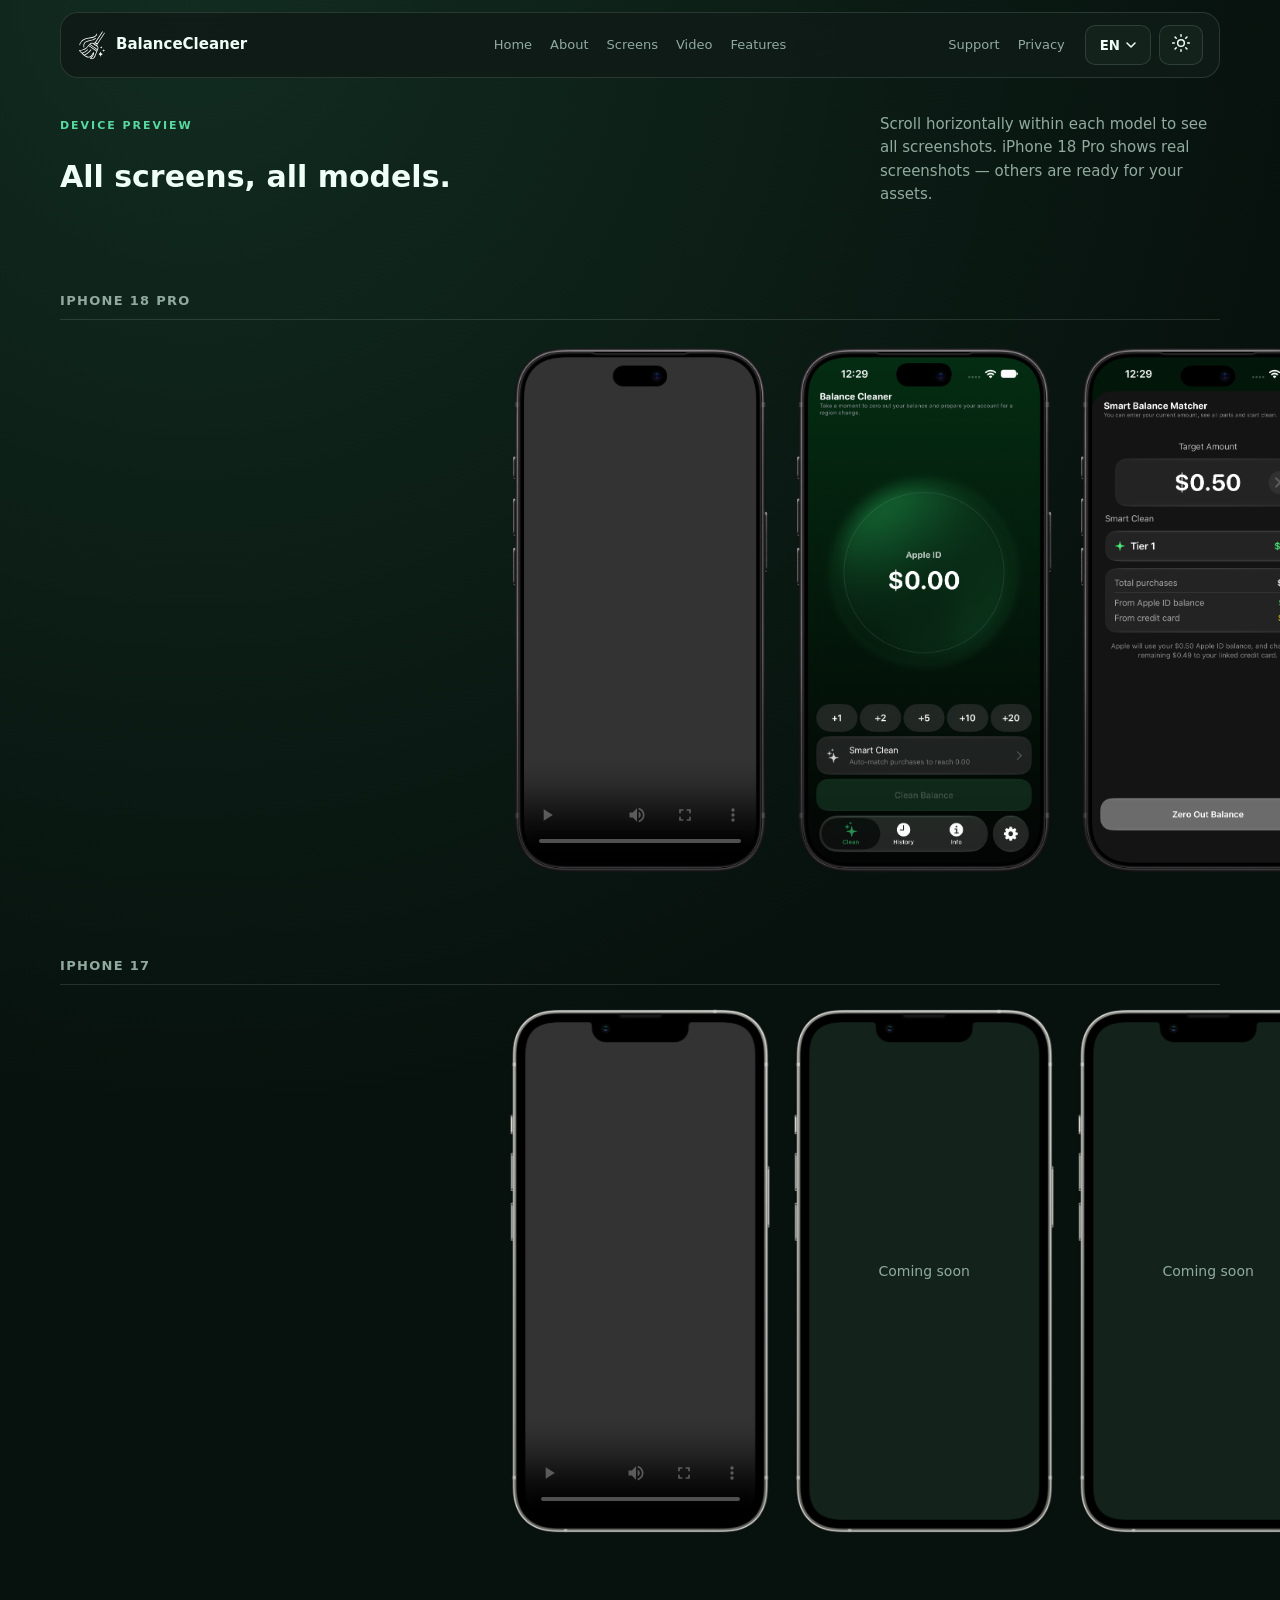
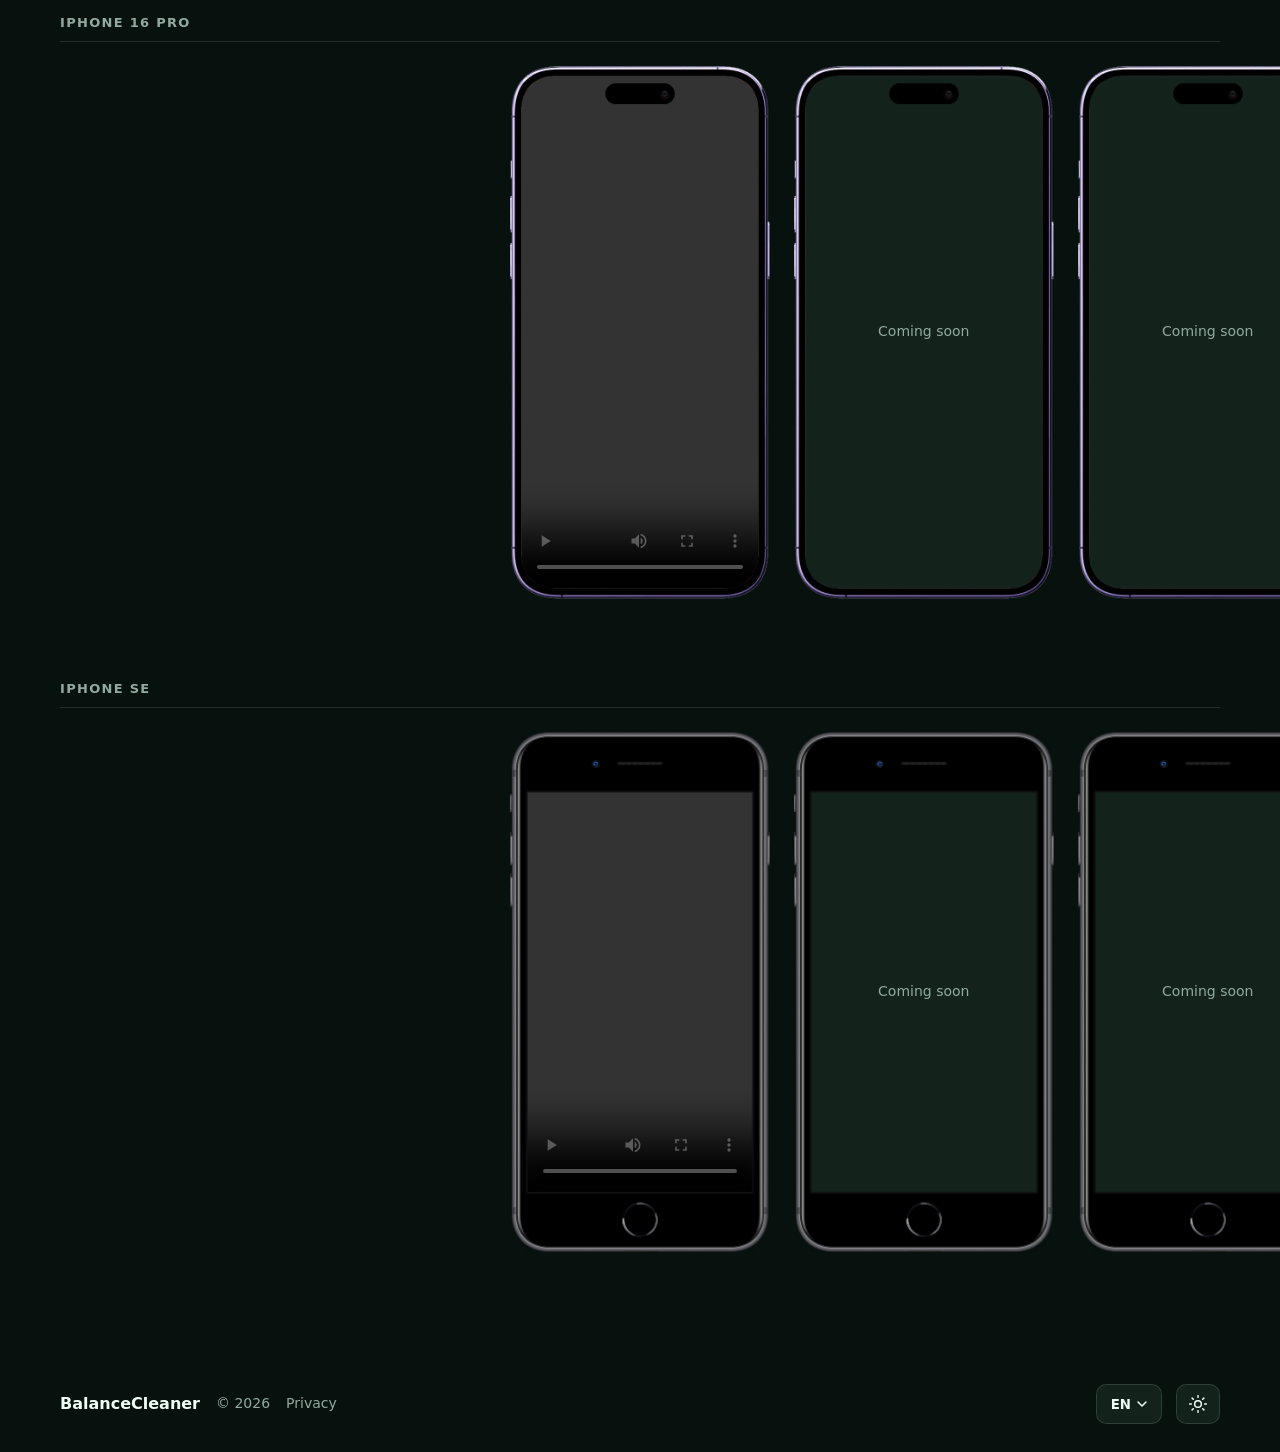
==== commit 8bcaa31b: "UPDATE change logo on dark or light mode and fix carousel image" ====
--- a/device-preview.html
+++ b/device-preview.html
@@ -128,7 +128,8 @@
 
   <header class="wrap nav">
     <a class="brand" href="index.html">
-      <img class="brand-icon" src="assets/icons/x1024.svg" alt="BalanceCleaner icon">
+      <img class="brand-icon brand-icon--dark-theme" src="assets/icons/x1024_light.svg" alt="BalanceCleaner icon">
+      <img class="brand-icon brand-icon--light-theme" src="assets/icons/x1024_dark.svg" alt="" aria-hidden="true">
       <span>BalanceCleaner</span>
     </a>
     <nav class="links nav-center">
--- a/assets/site.css
+++ b/assets/site.css
@@ -14,6 +14,7 @@
   --green: #57d99f;
   --deep: #1d8060;
   --soft: #baf5d5;
+  --on-accent: #06150e; /* текст на зелёных кнопках / text on green accent */
 
   font-family: Inter, system-ui, sans-serif;
 }
@@ -31,6 +32,7 @@
   --green: #16885d;
   --deep: #0c6043;
   --soft: #0b6b49;
+  --on-accent: #ffffff; /* в светлой теме текст на зелёном — белый */
 }
 
 /* =========================================================================
@@ -97,7 +99,7 @@
   margin-right: 8px;
   border-radius: 9px;
   background: linear-gradient(135deg, var(--green), var(--deep));
-  color: #06150e;
+  color: var(--on-accent);
 }
 
 .links {
@@ -149,7 +151,7 @@
   border-radius: 11px;
   border: 1px solid #57d99f66;
   background: linear-gradient(135deg, var(--green), var(--deep));
-  color: #06150e;
+  color: var(--on-accent);
   font-size: 13px;
   font-weight: 800;
 }
--- a/assets/theme-fixes.css
+++ b/assets/theme-fixes.css
@@ -72,3 +72,22 @@
     transition-duration: .01ms !important;
   }
 }
+
+/* =========================================================================
+   Update 7: иконки темы (SVG) и логотип в светлой теме
+   ========================================================================== */
+.theme-icon {
+  display: inline-flex;
+  align-items: center;
+  justify-content: center;
+  line-height: 1;
+}
+.theme-icon svg {
+  width: 20px;
+  height: 20px;
+  display: block;
+}
+/* Логотип: тёмная тема — белый (x1024_light.svg), светлая тема — чёрный (x1024_dark.svg), без плитки */
+.brand-icon--light-theme { display: none; }
+:root.light .brand-icon--dark-theme { display: none; }
+:root.light .brand-icon--light-theme { display: block; }
--- a/assets/responsive.css
+++ b/assets/responsive.css
@@ -498,3 +498,60 @@
     gap: 6px !important;
   }
 }
+
+/* =========================================================================
+   Update 7: MOBILE — монеты 3×2 / 2×3, видео в колонку, баннер, футер
+   ========================================================================== */
+
+/* Монеты (tier-cards): планшет 3×2, телефон 2×3 */
+@media (max-width: 1024px) {
+  .tier-grid { grid-template-columns: repeat(3, 1fr) !important; }
+}
+@media (max-width: 600px) {
+  .tier-grid { grid-template-columns: repeat(2, 1fr) !important; gap: 10px !important; margin: 28px 0 24px; }
+  .tier-grid .tier-info { padding: 8px 10px 10px; }
+  .tier-grid .tier-name { font-size: 10px; }
+  .tier-grid .tier-price { font-size: 12px; }
+  .tier-grid .tier-desc { font-size: 11px; line-height: 1.35; }
+}
+
+@media (max-width: 768px) {
+  /* Product demo: по одному телефону в строку, сверху вниз */
+  .video-grid {
+    flex-direction: column !important;
+    align-items: center;
+    gap: 40px !important;
+  }
+  .video-grid .video-mockup {
+    flex: 0 0 auto;
+    width: min(100%, 300px);
+  }
+  .mockup-label { font-size: 14px; }
+
+  /* Баннер App Store: одна строка — слева бейдж и текст, справа кнопка */
+  .sub-header-banner {
+    flex-direction: row;
+    justify-content: space-between;
+    text-align: left;
+    gap: 10px;
+    padding: 10px 12px;
+  }
+  .sub-header-left { gap: 8px; font-size: 13px; min-width: 0; }
+  .sub-header-banner .button { white-space: nowrap; flex: 0 0 auto; }
+
+  /* Футер: строка 1 — бренд / © / Privacy, строка 2 — соцсети слева, язык и тема справа */
+  .footer-inner { align-items: stretch; text-align: left; gap: 14px; }
+  .footer-left { width: 100%; justify-content: space-between; flex-wrap: nowrap; }
+  .footer-right {
+    width: 100%;
+    justify-content: flex-start;
+    flex-wrap: nowrap;
+    gap: 12px;
+    padding-top: 14px;
+    border-top: 1px solid var(--line);
+  }
+  .footer-right .custom-lang { margin-left: auto; }
+
+  /* Иконка темы чуть компактнее */
+  .theme-icon svg { width: 18px; height: 18px; }
+}
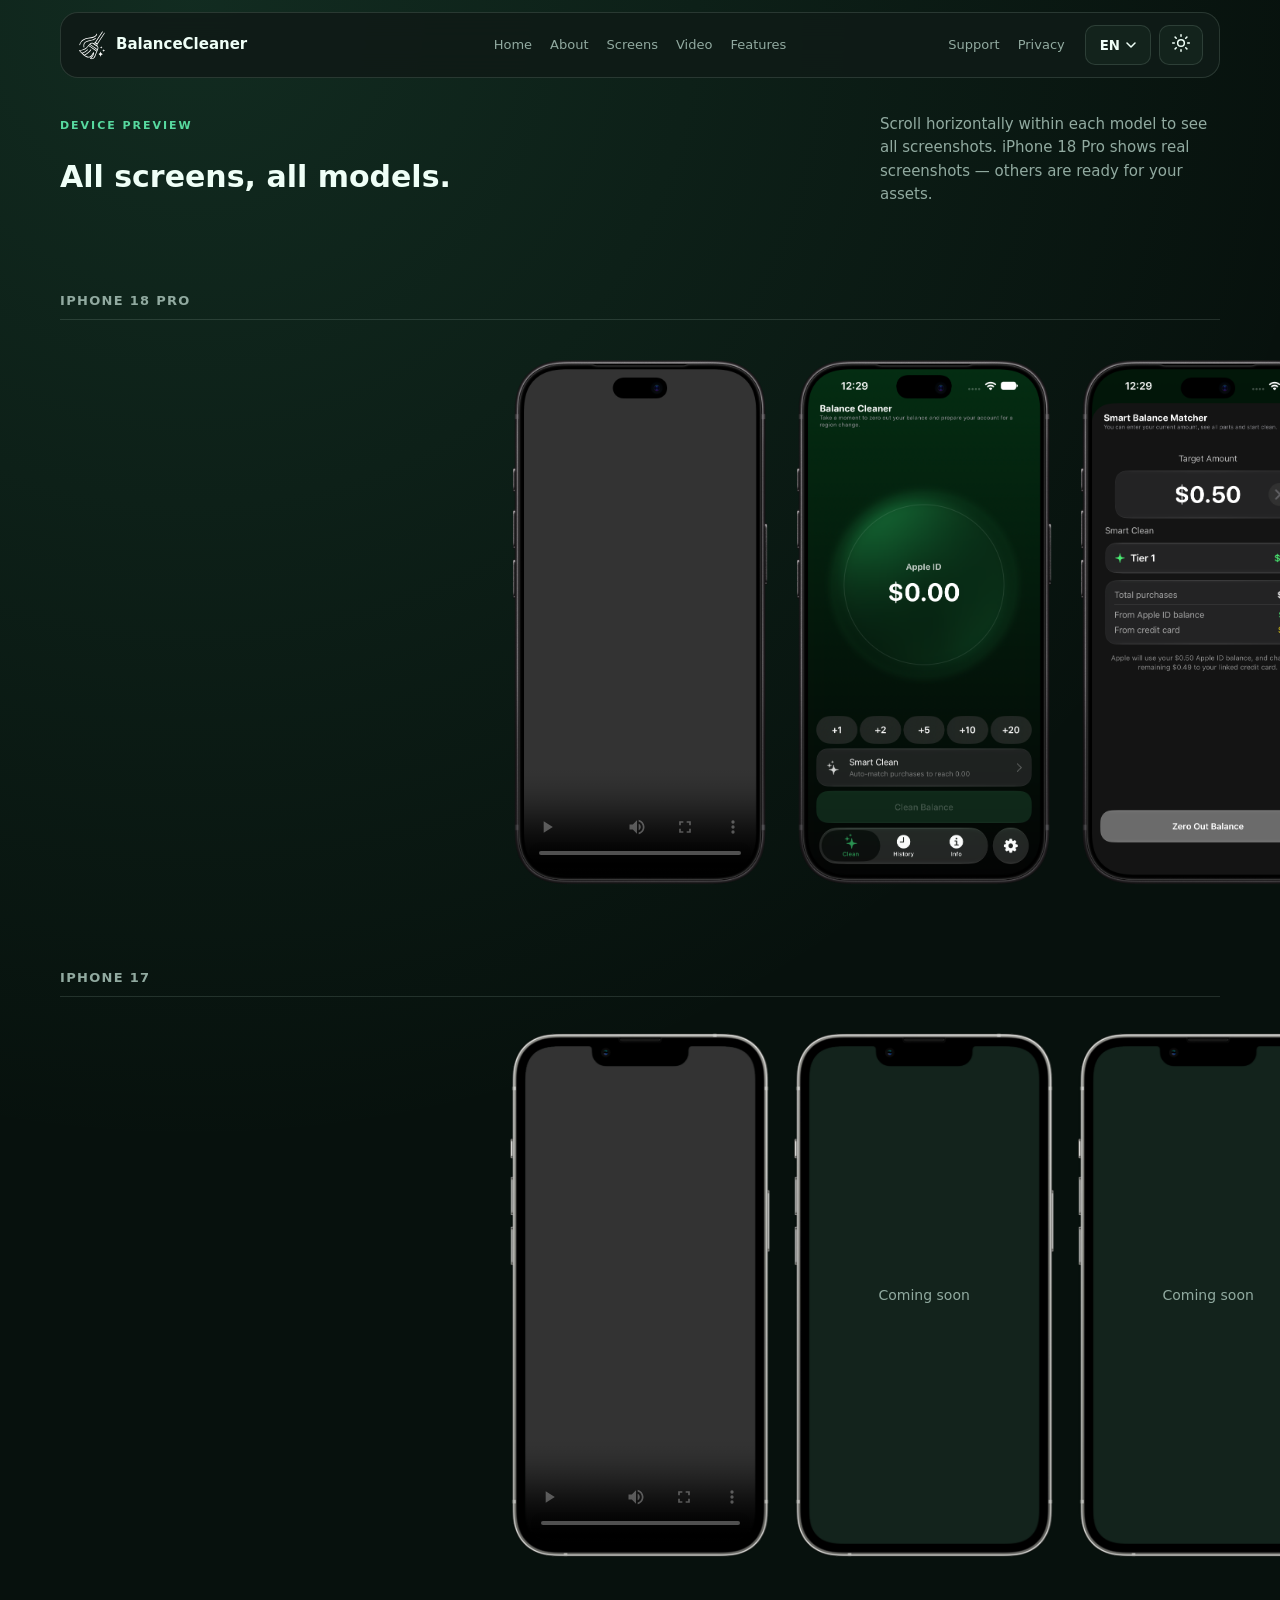
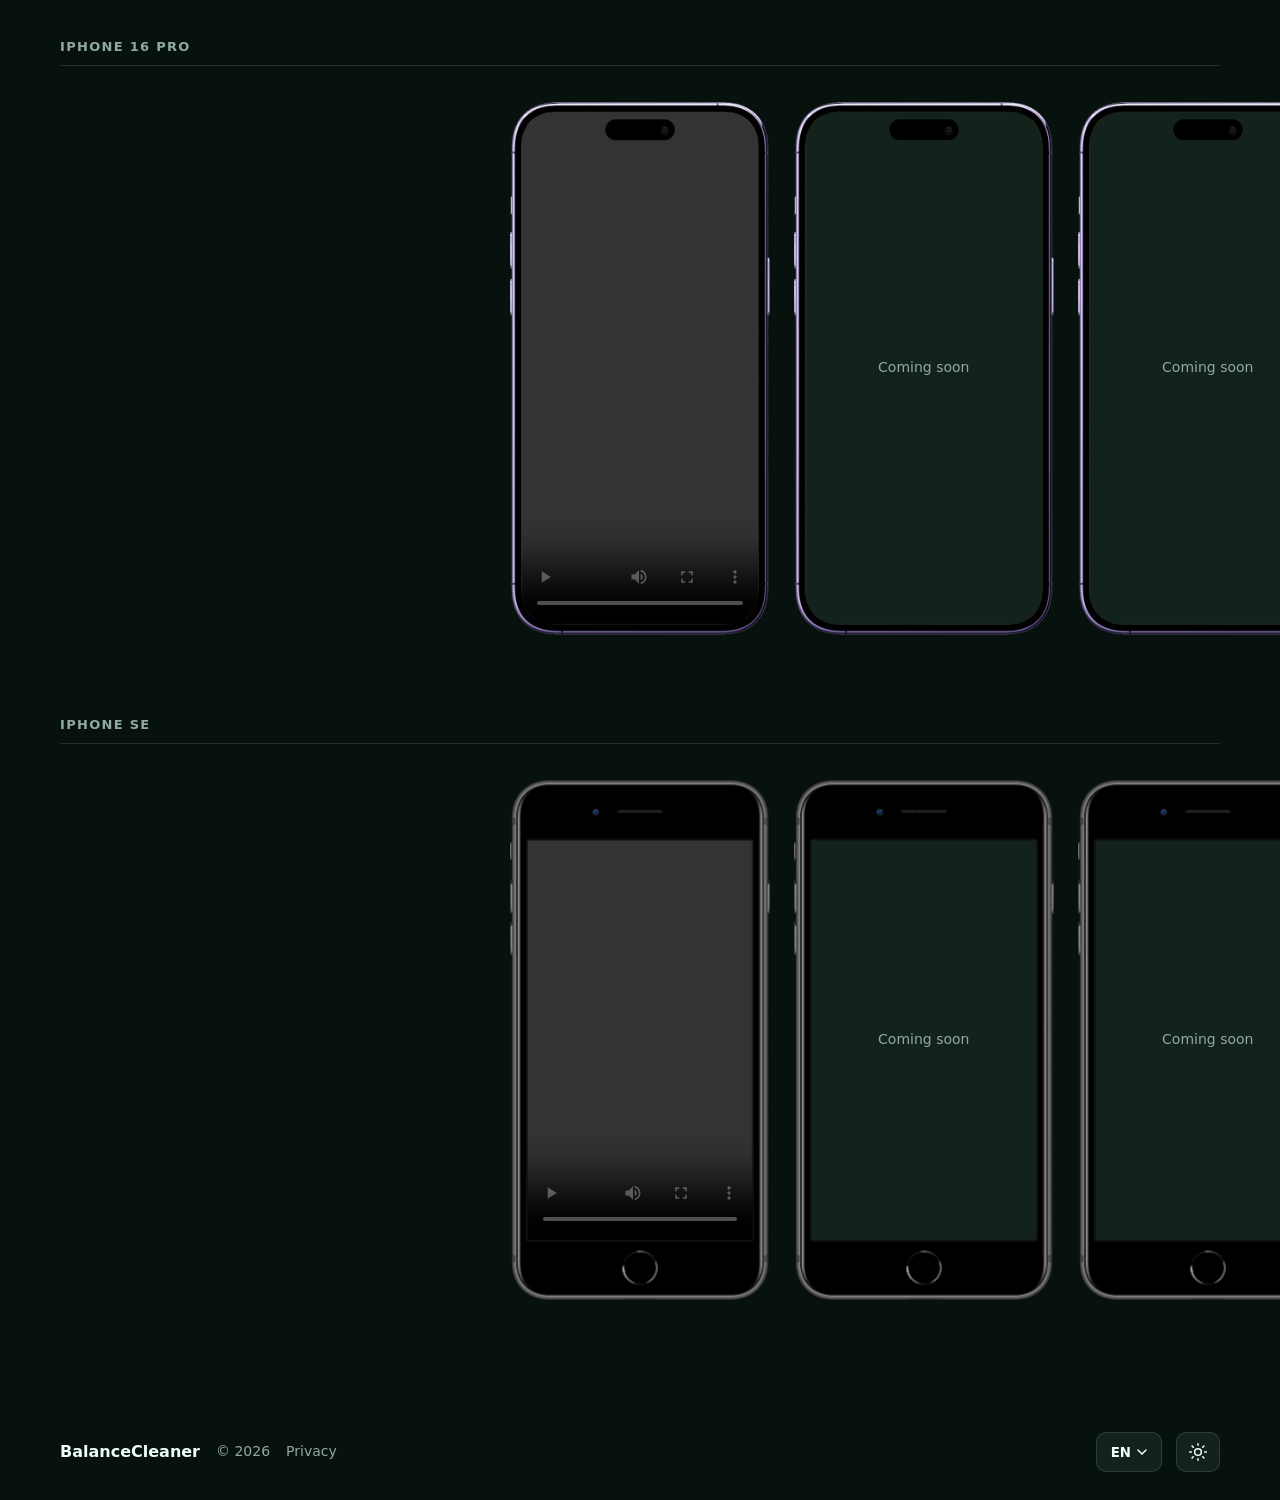
==== commit 5457b976: "update scroll on device preview" ====
--- a/device-preview.html
+++ b/device-preview.html
@@ -48,6 +48,19 @@
       -ms-overflow-style: none; /* IE/Edge */
     }
     .device-screen-scroll::-webkit-scrollbar { display: none; }
+    /* Update 10: лента скроллится ТОЛЬКО по горизонтали. Из-за overflow-x:auto браузер
+       делал overflow-y:auto тоже — лента перехватывала вертикальный жест/колесо и
+       страница «залипала». Теперь вертикаль уходит странице.
+       Update 10: strip scrolls horizontally ONLY. overflow-x:auto implicitly made
+       overflow-y:auto, so the strip captured vertical wheel/touch and the page stuck.
+       Now vertical gestures pass through to the page. */
+    .device-screen-scroll {
+      overflow-y: hidden;
+      overscroll-behavior-y: auto;
+      touch-action: pan-x pan-y;
+      -webkit-overflow-scrolling: touch;
+      padding-top: 12px;
+    }
     @media (max-width: 768px) { .device-screen-scroll { --card-w: 140px; } }
     @media (max-width: 560px) { .device-screen-scroll { --card-w: 120px; } }
     /* responsive.css задаёт padding и width с !important — перебиваем, чтобы центр был точным */
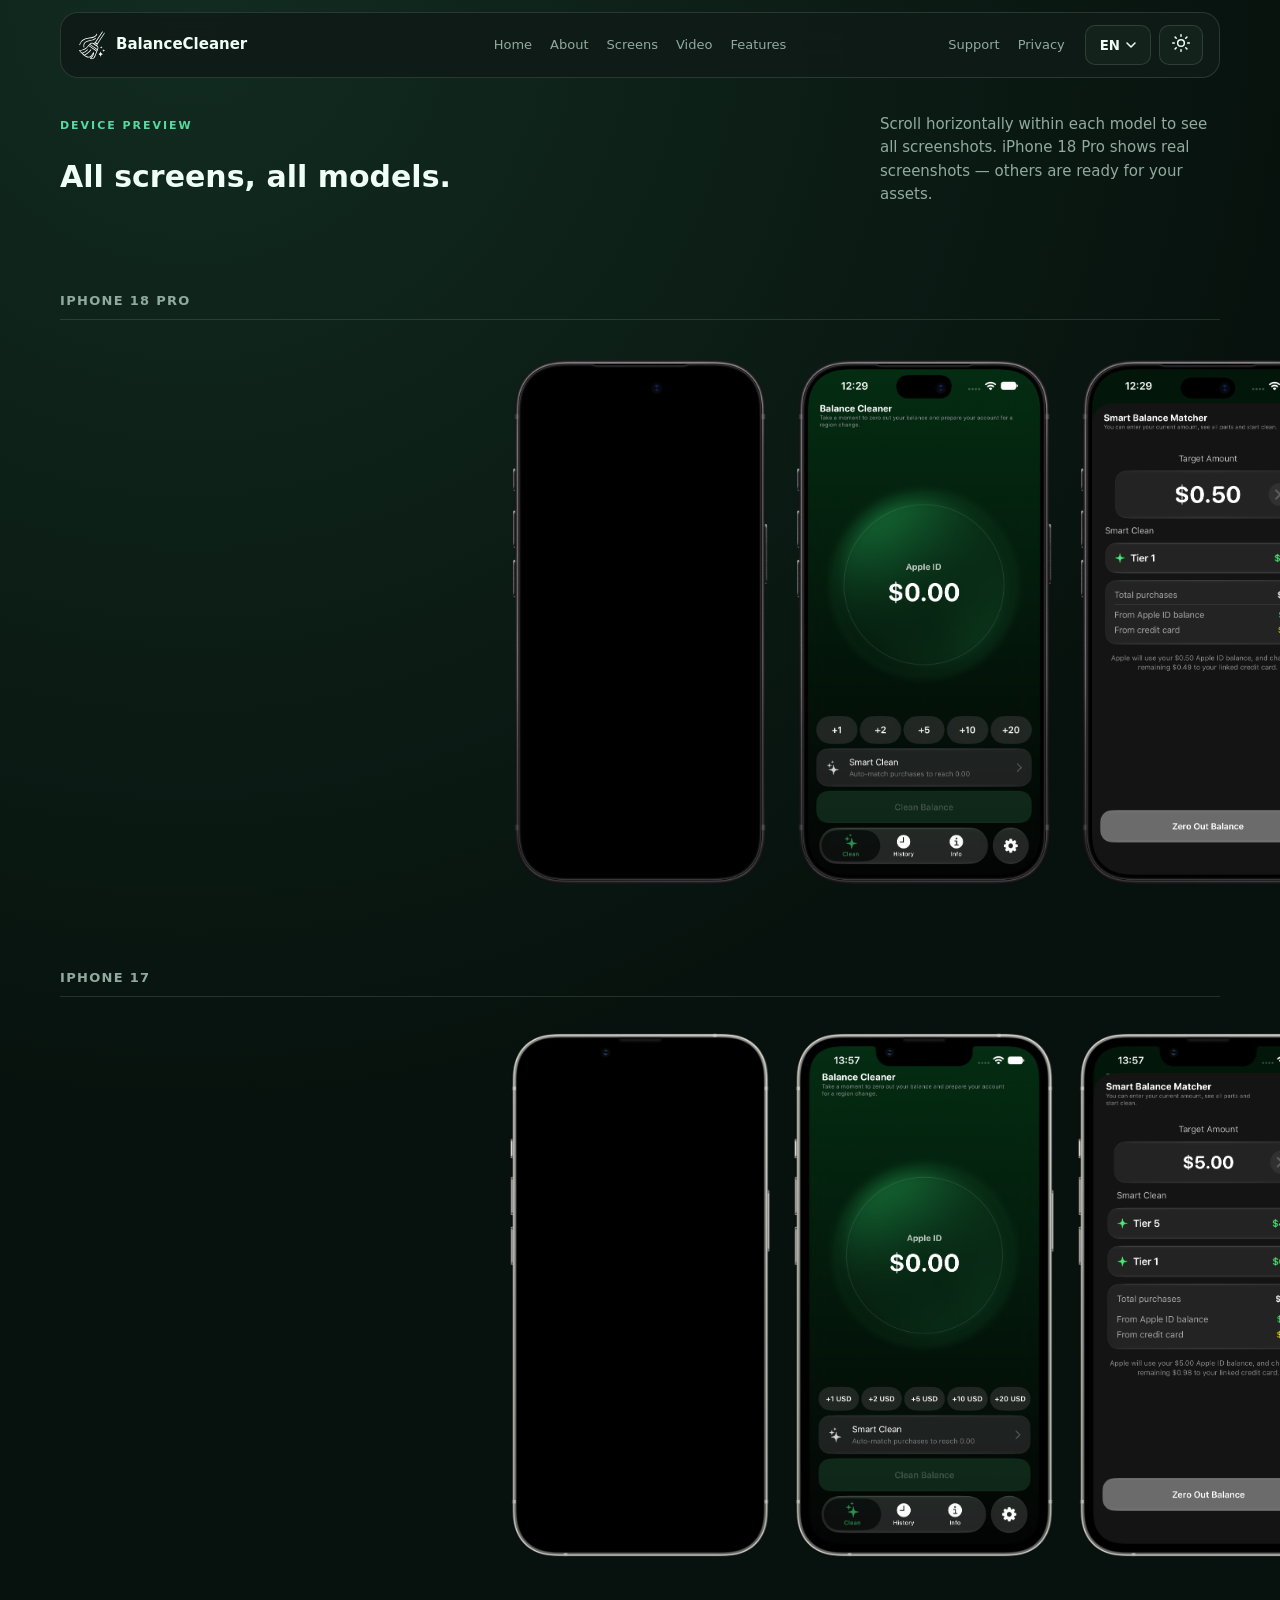
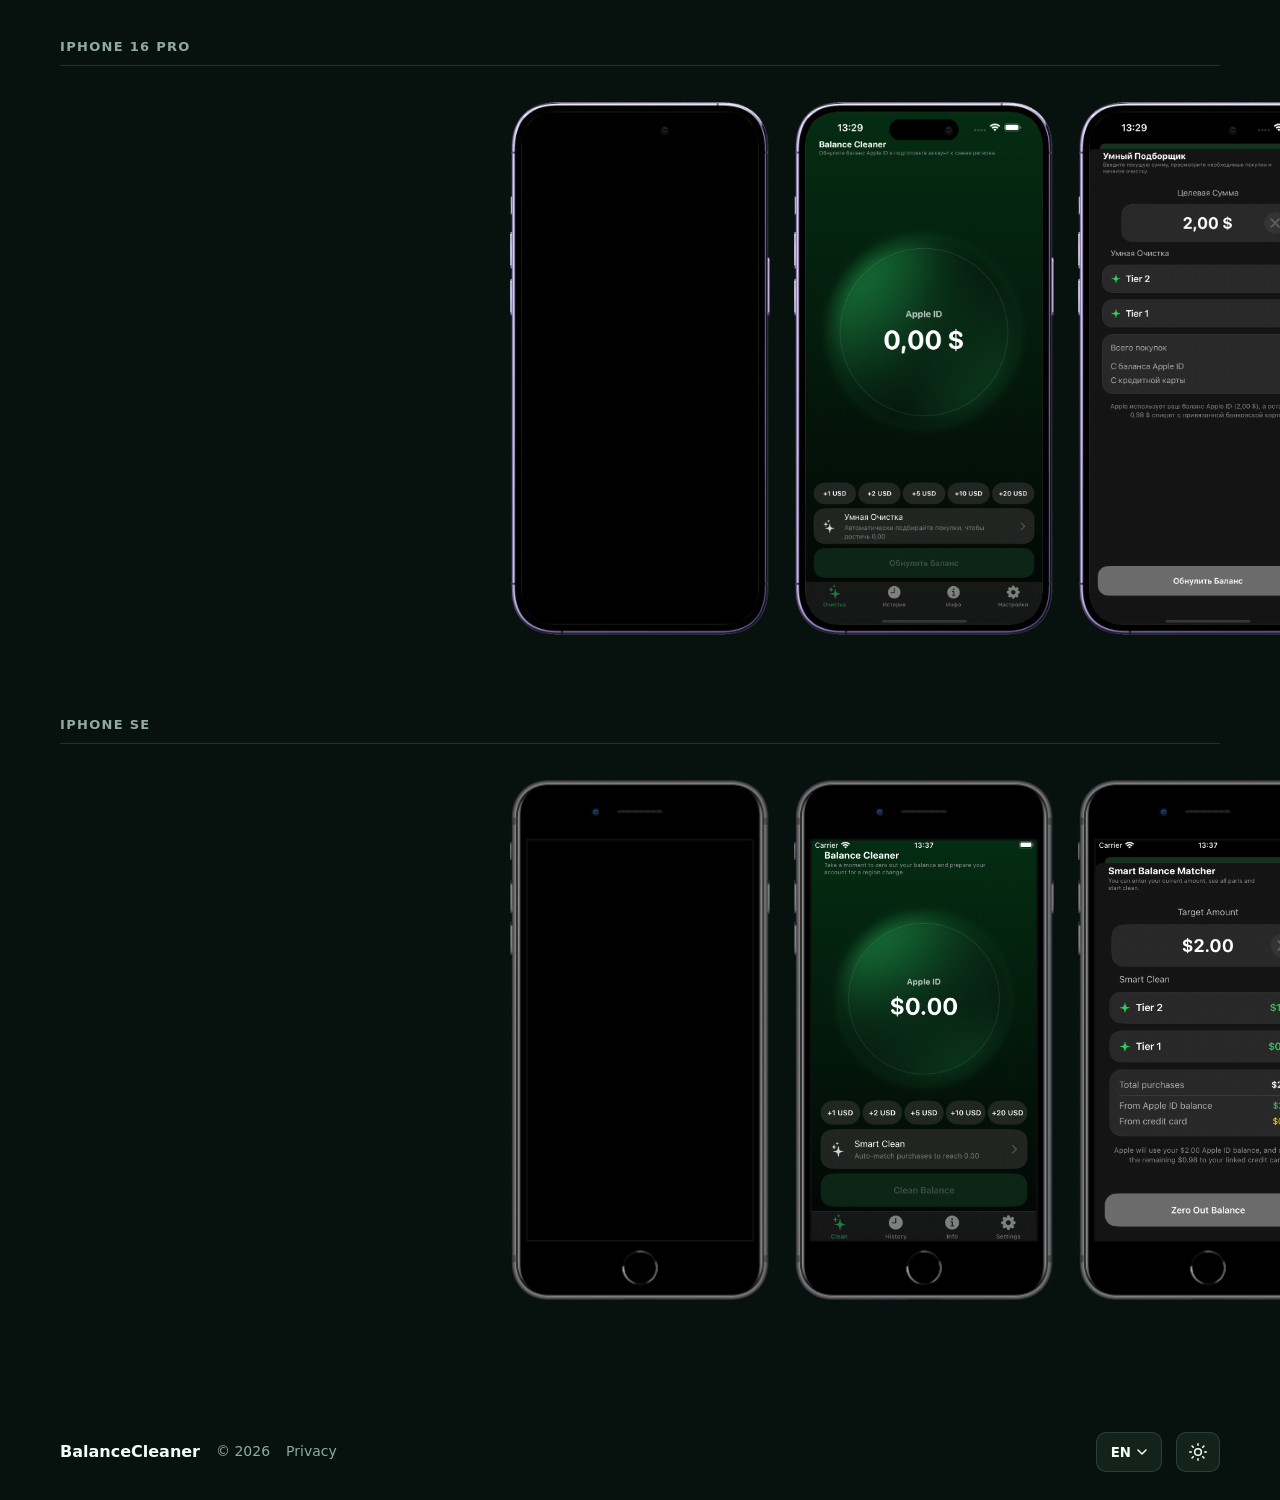
==== commit a7279d39: "1. Fix all image on maini and preview 2. Add low version video" ====
--- a/device-preview.html
+++ b/device-preview.html
@@ -199,33 +199,39 @@
         <div class="device-screen-scroll">
           <div class="device-card frame-18pro">
             <img class="frame" src="assets/mockups/iPhone 18 Pro.png" alt="iPhone 18 Pro">
-            <video preload="metadata" class="screen" controls playsinline>
-              <source src="#" type="video/mp4">
+            <video 
+              class="screen" 
+              preload="metadata" 
+              playsinline 
+              autoplay 
+              muted 
+              loop>
+              <source src="assets/video/Screenshot-iPhone-18-Pro-0.mp4" type="video/mp4">
             </video>
           </div>
           <div class="device-card frame-18pro">
             <img class="frame" src="assets/mockups/iPhone 18 Pro.png" alt="iPhone 18 Pro">
-            <img class="screen" src="assets/screenshots/Screenshot iPhone 18 Pro 1.png" alt="Screen 1">
-          </div>
-          <div class="device-card frame-18pro">
-            <img class="frame" src="assets/mockups/iPhone 18 Pro.png" alt="iPhone 18 Pro">
-            <img class="screen" src="assets/screenshots/Screenshot iPhone 18 Pro 2.png" alt="Screen 2">
-          </div>
-          <div class="device-card frame-18pro">
-            <img class="frame" src="assets/mockups/iPhone 18 Pro.png" alt="iPhone 18 Pro">
-            <img class="screen" src="assets/screenshots/Screenshot iPhone 18 Pro 3.png" alt="Screen 3">
-          </div>
-          <div class="device-card frame-18pro">
-            <img class="frame" src="assets/mockups/iPhone 18 Pro.png" alt="iPhone 18 Pro">
-            <img class="screen" src="assets/screenshots/Screenshot iPhone 18 Pro 4.png" alt="Screen 4">
-          </div>
-          <div class="device-card frame-18pro">
-            <img class="frame" src="assets/mockups/iPhone 18 Pro.png" alt="iPhone 18 Pro">
-            <img class="screen" src="assets/screenshots/Screenshot iPhone 18 Pro 5.png" alt="Screen 5">
-          </div>
-          <div class="device-card frame-18pro">
-            <img class="frame" src="assets/mockups/iPhone 18 Pro.png" alt="iPhone 18 Pro">
-            <img class="screen" src="assets/screenshots/Screenshot iPhone 18 Pro 6.png" alt="Screen 6">
+            <img class="screen" src="assets/screenshots/Screenshot-iPhone-18-Pro-1.png" alt="Screen 1">
+          </div>
+          <div class="device-card frame-18pro">
+            <img class="frame" src="assets/mockups/iPhone 18 Pro.png" alt="iPhone 18 Pro">
+            <img class="screen" src="assets/screenshots/Screenshot-iPhone-18-Pro-2.png" alt="Screen 2">
+          </div>
+          <div class="device-card frame-18pro">
+            <img class="frame" src="assets/mockups/iPhone 18 Pro.png" alt="iPhone 18 Pro">
+            <img class="screen" src="assets/screenshots/Screenshot-iPhone-18-Pro-3.png" alt="Screen 3">
+          </div>
+          <div class="device-card frame-18pro">
+            <img class="frame" src="assets/mockups/iPhone 18 Pro.png" alt="iPhone 18 Pro">
+            <img class="screen" src="assets/screenshots/Screenshot-iPhone-18-Pro-4.png" alt="Screen 4">
+          </div>
+          <div class="device-card frame-18pro">
+            <img class="frame" src="assets/mockups/iPhone 18 Pro.png" alt="iPhone 18 Pro">
+            <img class="screen" src="assets/screenshots/Screenshot-iPhone-18-Pro-5.png" alt="Screen 5">
+          </div>
+          <div class="device-card frame-18pro">
+            <img class="frame" src="assets/mockups/iPhone 18 Pro.png" alt="iPhone 18 Pro">
+            <img class="screen" src="assets/screenshots/Screenshot-iPhone-18-Pro-6.png" alt="Screen 6">
           </div>
         </div>
       </div>
@@ -236,21 +242,39 @@
         <div class="device-screen-scroll">
           <div class="device-card frame-17">
             <img class="frame" src="assets/mockups/iPhone 17.png" alt="iPhone 17">
-            <video preload="metadata" class="screen" controls playsinline>
-              <source src="#" type="video/mp4">
+            <video 
+              class="screen" 
+              preload="metadata" 
+              playsinline 
+              autoplay 
+              muted 
+              loop>
+              <source src="assets/video/Screenshot-iPhone-17-0.mp4" type="video/mp4">
             </video>
           </div>
           <div class="device-card frame-17">
             <img class="frame" src="assets/mockups/iPhone 17.png" alt="iPhone 17">
-            <div class="screen-placeholder placeholder-label" data-i18n="comingSoon">Coming soon</div>
+            <img class="screen" src="assets/screenshots/Screenshot-iPhone-17-1.png" alt="Screen 1">
           </div>
           <div class="device-card frame-17">
             <img class="frame" src="assets/mockups/iPhone 17.png" alt="iPhone 17">
-            <div class="screen-placeholder placeholder-label" data-i18n="comingSoon">Coming soon</div>
+            <img class="screen" src="assets/screenshots/Screenshot-iPhone-17-2.png" alt="Screen 2">
           </div>
           <div class="device-card frame-17">
             <img class="frame" src="assets/mockups/iPhone 17.png" alt="iPhone 17">
-            <div class="screen-placeholder placeholder-label" data-i18n="comingSoon">Coming soon</div>
+            <img class="screen" src="assets/screenshots/Screenshot-iPhone-17-3.png" alt="Screen 3">
+          </div>
+           <div class="device-card frame-17">
+            <img class="frame" src="assets/mockups/iPhone 17.png" alt="iPhone 17">
+            <img class="screen" src="assets/screenshots/Screenshot-iPhone-17-4.png" alt="Screen 4">
+          </div>
+           <div class="device-card frame-17">
+            <img class="frame" src="assets/mockups/iPhone 17.png" alt="iPhone 17">
+            <img class="screen" src="assets/screenshots/Screenshot-iPhone-17-5.png" alt="Screen 5">
+          </div>
+           <div class="device-card frame-17">
+            <img class="frame" src="assets/mockups/iPhone 17.png" alt="iPhone 17">
+            <img class="screen" src="assets/screenshots/Screenshot-iPhone-17-6.png" alt="Screen 6">
           </div>
         </div>
       </div>
@@ -261,21 +285,39 @@
         <div class="device-screen-scroll">
           <div class="device-card frame-16pro">
             <img class="frame" src="assets/mockups/iPhone 16 pro.png" alt="iPhone 16 Pro">
-            <video preload="metadata" class="screen" controls playsinline>
-              <source src="#" type="video/mp4">
+            <video 
+              class="screen" 
+              preload="metadata" 
+              playsinline 
+              autoplay 
+              muted 
+              loop>
+              <source src="assets/video/Screenshot-iPhone-16-Pro-0.mp4" type="video/mp4">
             </video>
           </div>
           <div class="device-card frame-16pro">
             <img class="frame" src="assets/mockups/iPhone 16 pro.png" alt="iPhone 16 Pro">
-            <div class="screen-placeholder placeholder-label" data-i18n="comingSoon">Coming soon</div>
-          </div>
-          <div class="device-card frame-16pro">
-            <img class="frame" src="assets/mockups/iPhone 16 pro.png" alt="iPhone 16 Pro">
-            <div class="screen-placeholder placeholder-label" data-i18n="comingSoon">Coming soon</div>
-          </div>
-          <div class="device-card frame-16pro">
-            <img class="frame" src="assets/mockups/iPhone 16 pro.png" alt="iPhone 16 Pro">
-            <div class="screen-placeholder placeholder-label" data-i18n="comingSoon">Coming soon</div>
+            <img class="screen" src="assets/screenshots/Screenshot-iPhone-16-Pro-1.png" alt="Screen 1">
+          </div>
+          <div class="device-card frame-16pro">
+            <img class="frame" src="assets/mockups/iPhone 16 pro.png" alt="iPhone 16 Pro">
+            <img class="screen" src="assets/screenshots/Screenshot-iPhone-16-Pro-2.png" alt="Screen 2">
+          </div>
+          <div class="device-card frame-16pro">
+            <img class="frame" src="assets/mockups/iPhone 16 pro.png" alt="iPhone 16 Pro">
+            <img class="screen" src="assets/screenshots/Screenshot-iPhone-16-Pro-3.png" alt="Screen 3">
+          </div>
+          <div class="device-card frame-16pro">
+            <img class="frame" src="assets/mockups/iPhone 16 pro.png" alt="iPhone 16 Pro">
+            <img class="screen" src="assets/screenshots/Screenshot-iPhone-16-Pro-4.png" alt="Screen 4">
+          </div>
+          <div class="device-card frame-16pro">
+            <img class="frame" src="assets/mockups/iPhone 16 pro.png" alt="iPhone 16 Pro">
+            <img class="screen" src="assets/screenshots/Screenshot-iPhone-16-Pro-5.png" alt="Screen 5">
+          </div>
+          <div class="device-card frame-16pro">
+            <img class="frame" src="assets/mockups/iPhone 16 pro.png" alt="iPhone 16 Pro">
+            <img class="screen" src="assets/screenshots/Screenshot-iPhone-16-Pro-6.png" alt="Screen 6">
           </div>
         </div>
       </div>
@@ -286,25 +328,42 @@
         <div class="device-screen-scroll">
           <div class="device-card frame-se">
             <img class="frame" src="assets/mockups/iPhone SE.png" alt="iPhone SE">
-            <video preload="metadata" class="screen" controls playsinline>
-              <source src="#" type="video/mp4">
+            <video 
+              class="screen" 
+              preload="metadata" 
+              playsinline 
+              autoplay 
+              muted 
+              loop>
+              <source src="assets/video/Screenshot-iPhone-SE-0.mp4" type="video/mp4">
             </video>
           </div>
           <div class="device-card frame-se">
             <img class="frame" src="assets/mockups/iPhone SE.png" alt="iPhone SE">
-            <div class="screen-placeholder placeholder-label" data-i18n="comingSoon">Coming soon</div>
-          </div>
-          <div class="device-card frame-se">
-            <img class="frame" src="assets/mockups/iPhone SE.png" alt="iPhone SE">
-            <div class="screen-placeholder placeholder-label" data-i18n="comingSoon">Coming soon</div>
-          </div>
-          <div class="device-card frame-se">
-            <img class="frame" src="assets/mockups/iPhone SE.png" alt="iPhone SE">
-            <div class="screen-placeholder placeholder-label" data-i18n="comingSoon">Coming soon</div>
-          </div>
-        </div>
-      </div>
-
+            <img class="screen" src="assets/screenshots/Screenshot-iPhone-SE-1.png" alt="Screen 1">
+          </div>
+          <div class="device-card frame-se">
+            <img class="frame" src="assets/mockups/iPhone SE.png" alt="iPhone SE">
+            <img class="screen" src="assets/screenshots/Screenshot-iPhone-SE-2.png" alt="Screen 2">
+          </div>
+          <div class="device-card frame-se">
+            <img class="frame" src="assets/mockups/iPhone SE.png" alt="iPhone SE">
+            <img class="screen" src="assets/screenshots/Screenshot-iPhone-SE-3.png" alt="Screen 3">
+          </div>
+          <div class="device-card frame-se">
+            <img class="frame" src="assets/mockups/iPhone SE.png" alt="iPhone SE">
+            <img class="screen" src="assets/screenshots/Screenshot-iPhone-SE-4.png" alt="Screen 4">
+          </div>
+          <div class="device-card frame-se">
+            <img class="frame" src="assets/mockups/iPhone SE.png" alt="iPhone SE">
+            <img class="screen" src="assets/screenshots/Screenshot-iPhone-SE-5.png" alt="Screen 5">
+          </div>
+          <div class="device-card frame-se">
+            <img class="frame" src="assets/mockups/iPhone SE.png" alt="iPhone SE">
+            <img class="screen" src="assets/screenshots/Screenshot-iPhone-SE-6.png" alt="Screen 6">
+          </div>
+        </div>
+      </div>
     </div>
   </main>
 
